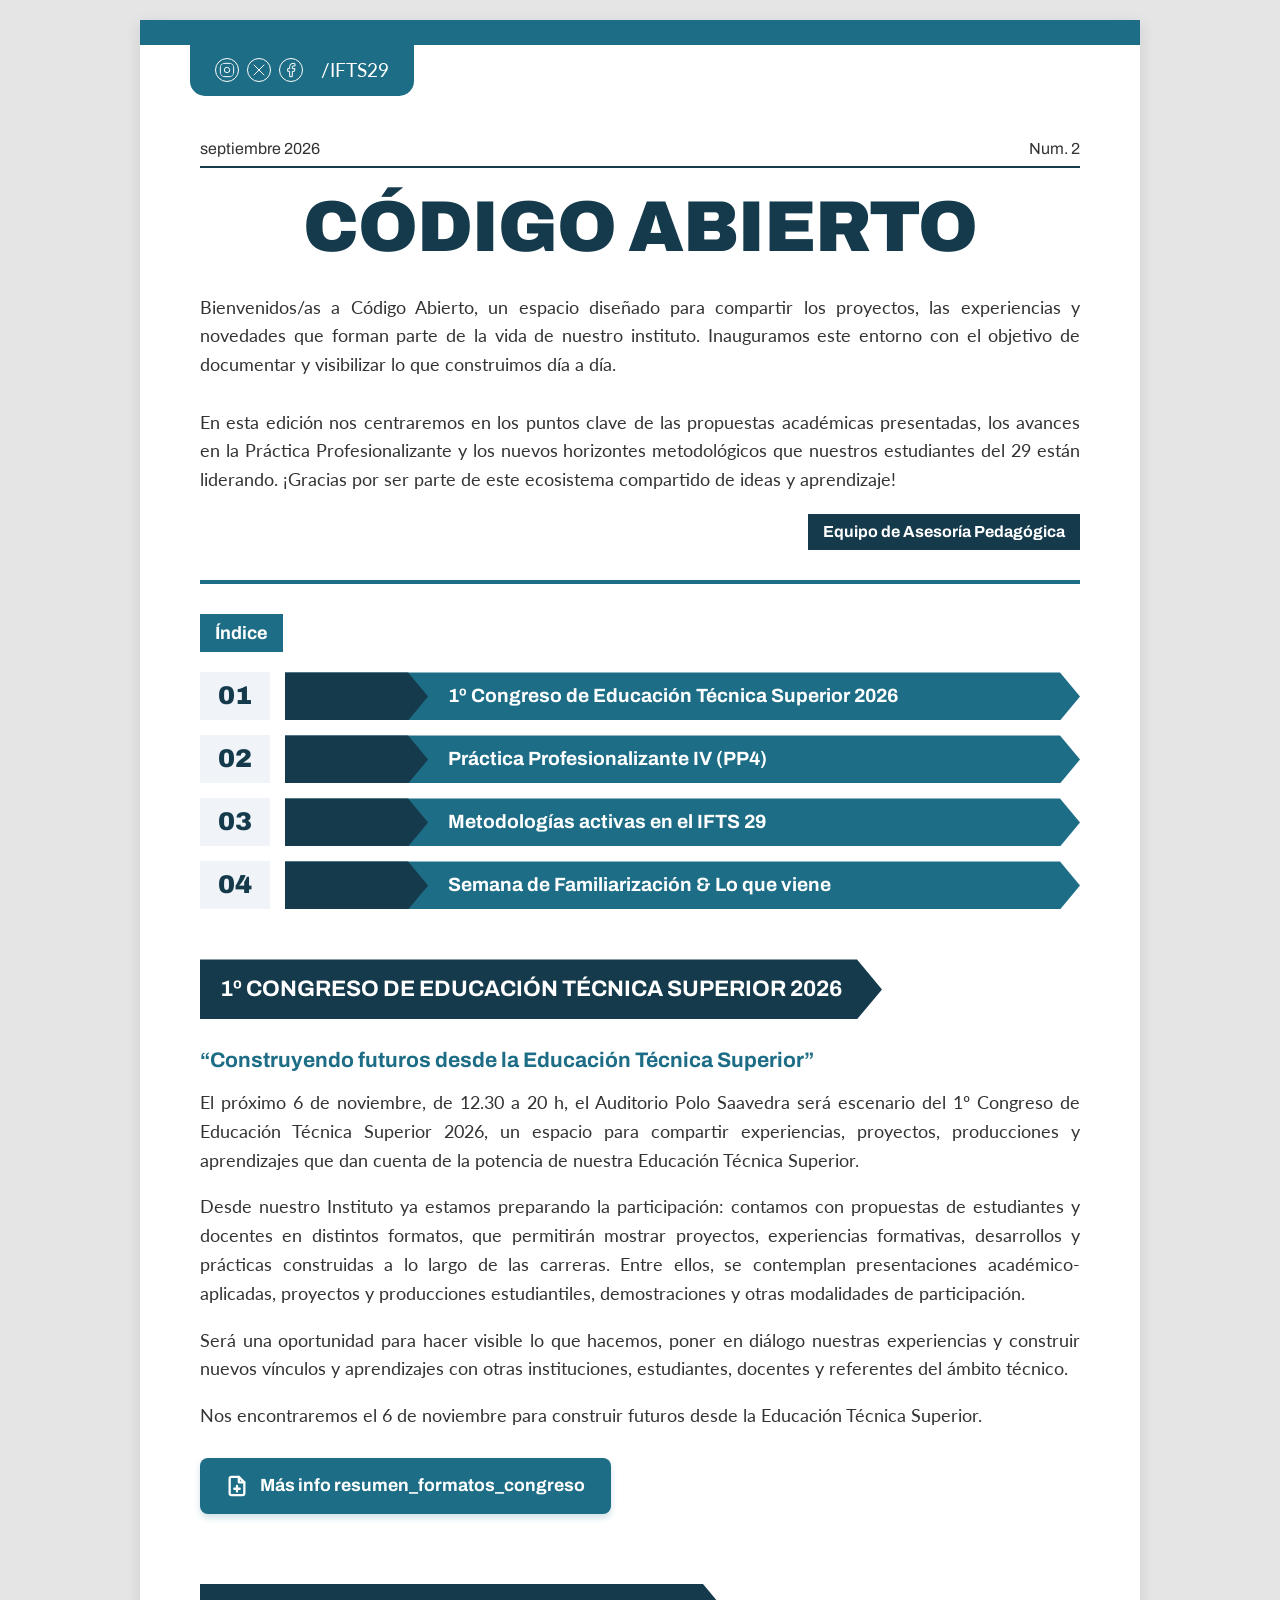
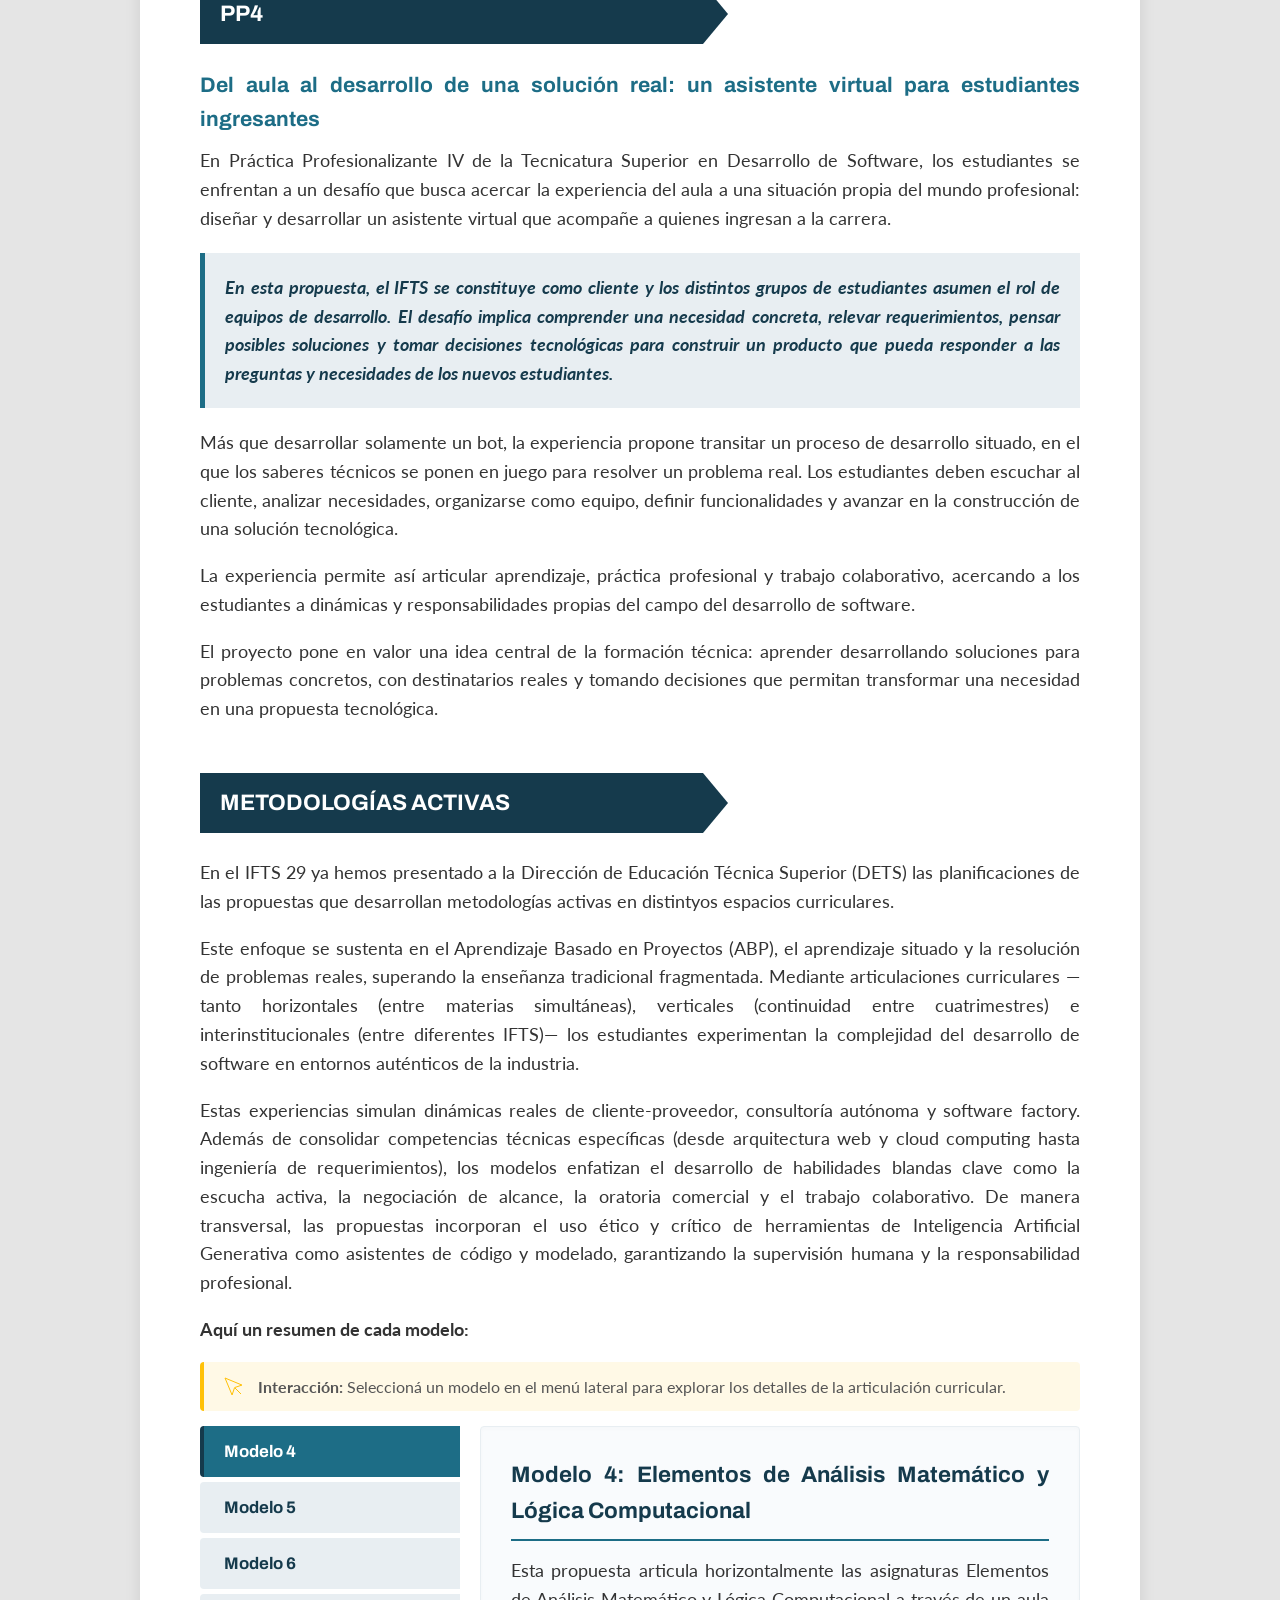
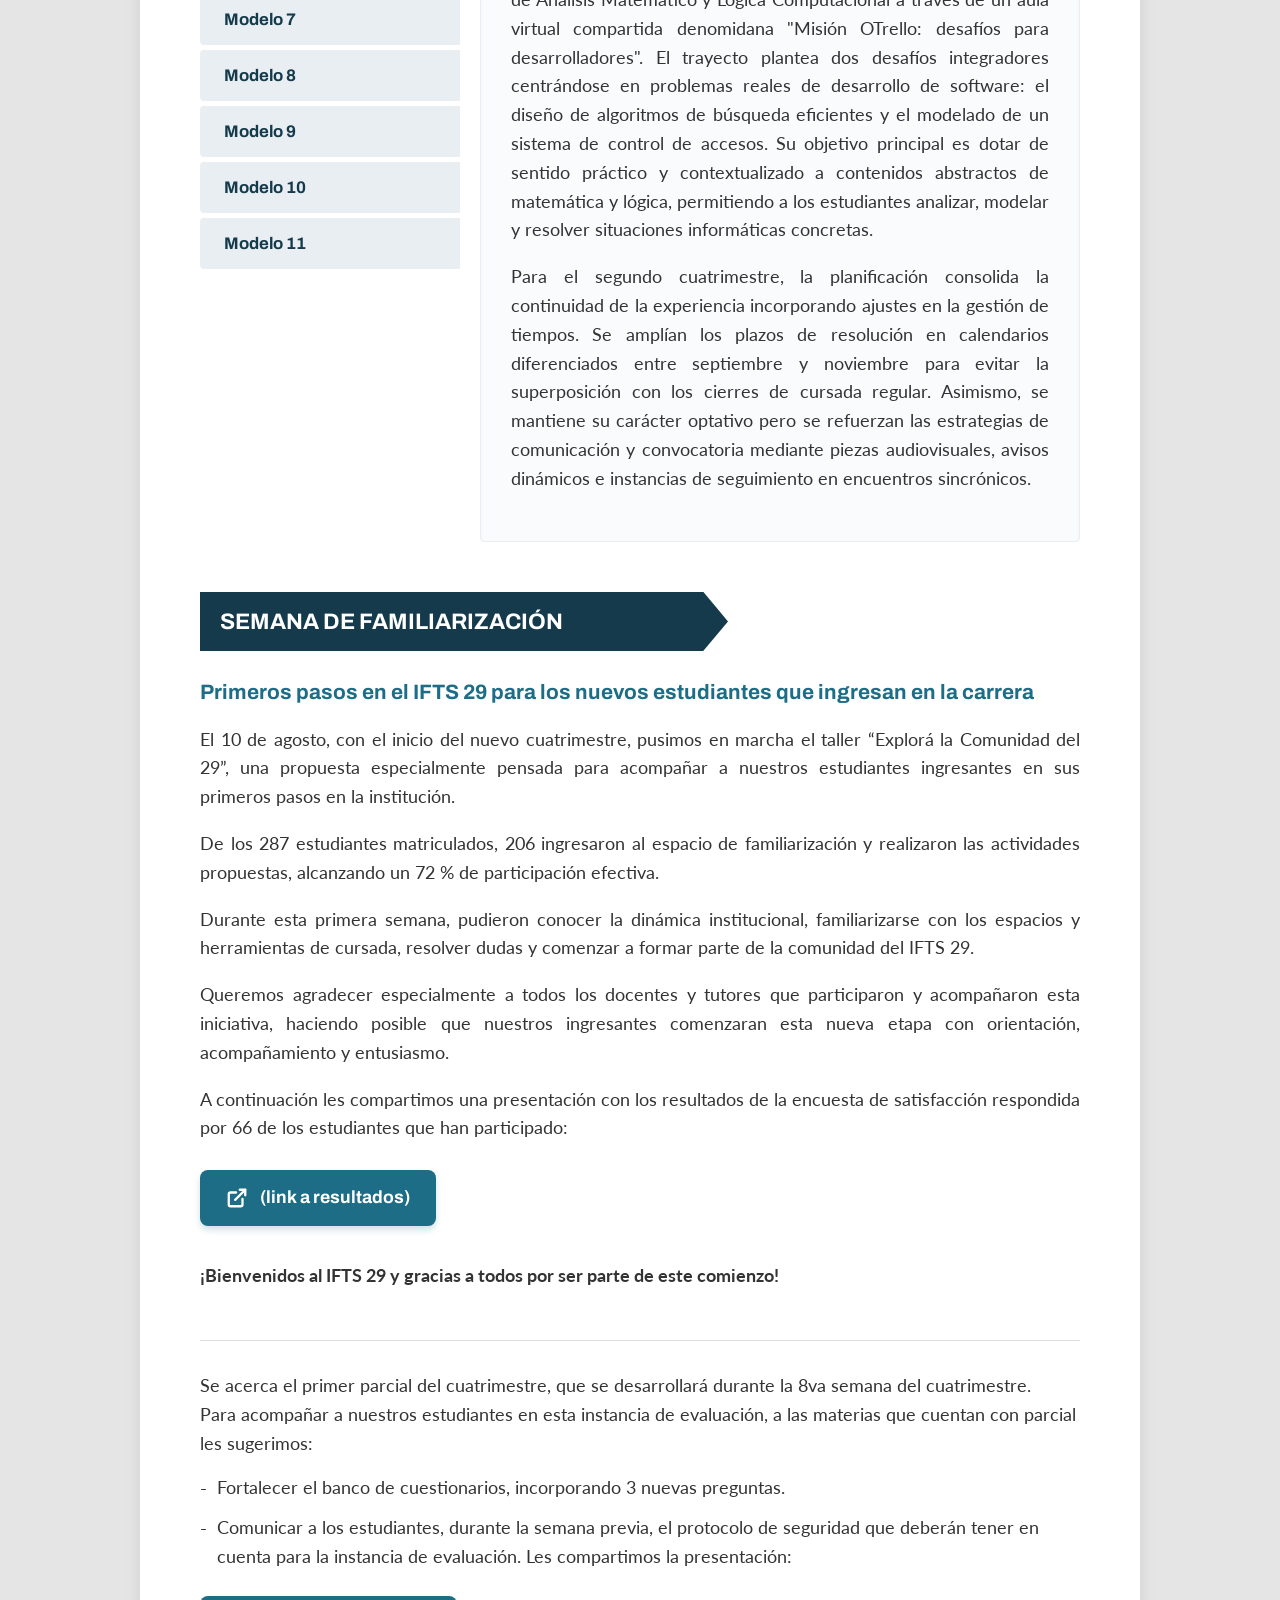
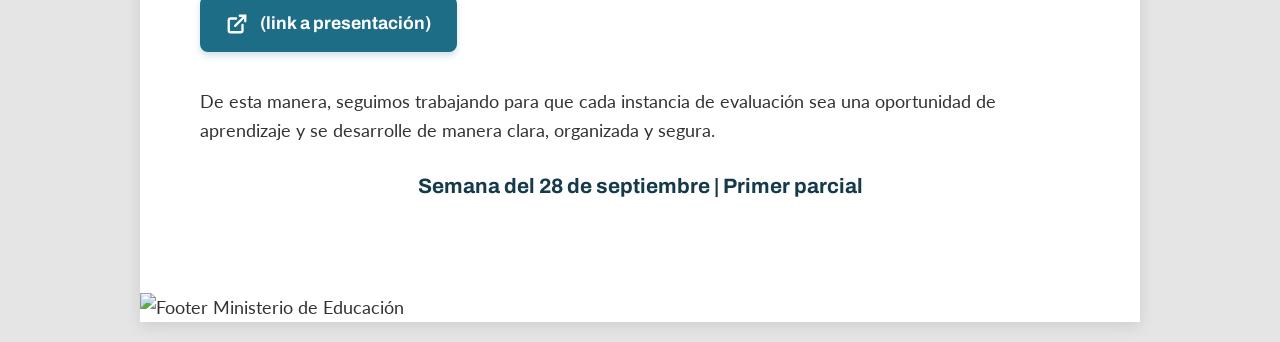
==== index.html @ 04973637 "Add files via upload" ====
<!DOCTYPE html>
<html lang="es">
<head>
    <meta charset="UTF-8">
    <meta name="viewport" content="width=device-width, initial-scale=1.0">
    <title>Código Abierto - IFTS 29</title>
    
    <link rel="preconnect" href="https://fonts.googleapis.com">
    <link rel="preconnect" href="https://fonts.gstatic.com" crossorigin>
    <link href="https://fonts.googleapis.com/css2?family=Archivo:wght@400;700;900&family=Lato:ital,wght@0,400;0,700;1,400&display=swap" rel="stylesheet">
    
    <!-- Enlace a la hoja de estilos externa -->
    <link rel="stylesheet" href="styles.css">
</head>
<body>

<div class="document-container">
    
    <!-- Encabezado Institucional -->
    <header class="custom-header">
        <div class="header-top-bar"></div>
        <div class="header-tab-container">
            <div class="header-tab">
                <svg viewBox="0 0 24 24"><rect x="2" y="2" width="20" height="20" rx="5" ry="5"></rect><path d="M16 11.37A4 4 0 1 1 12.63 8 4 4 0 0 1 16 11.37z"></path><line x1="17.5" y1="6.5" x2="17.51" y2="6.5"></line></svg>
                <svg viewBox="0 0 24 24"><line x1="4" y1="4" x2="20" y2="20"></line><line x1="20" y1="4" x2="4" y2="20"></line></svg>
                <svg viewBox="0 0 24 24"><path d="M18 2h-3a5 5 0 0 0-5 5v3H7v4h3v8h4v-8h3l1-4h-4V7a1 1 0 0 1 1-1h3z"></path></svg>
                <span>/IFTS29</span>
            </div>
        </div>
    </header>

    <main class="main-content">
        
        <!-- Portada e Índice -->
        <div class="portada">
            <div class="meta-header font-archivo">
                <span>septiembre 2026</span>
                <span>Num. 2</span>
            </div>
            
            <h1 class="main-title">CÓDIGO ABIERTO</h1>
            
            <div class="intro-text">
                <p>Bienvenidos/as a Código Abierto, un espacio diseñado para compartir los proyectos, las experiencias y novedades que forman parte de la vida de nuestro instituto. Inauguramos este entorno con el objetivo de documentar y visibilizar lo que construimos día a día.</p>
                <br>
                <p>En esta edición nos centraremos en los puntos clave de las propuestas académicas presentadas, los avances en la Práctica Profesionalizante y los nuevos horizontes metodológicos que nuestros estudiantes del 29 están liderando. ¡Gracias por ser parte de este ecosistema compartido de ideas y aprendizaje!</p>
            </div>
            
            <div class="signature-wrapper">
                <div class="signature-box">Equipo de Asesoría Pedagógica</div>
            </div>
            
            <hr class="divider">
            
            <div class="indice-badge">Índice</div>
            
            <div class="index-list">
                <div class="index-row">
                    <div class="index-num">01</div>
                    <div class="index-bar">
                        <div class="index-bar-teal"></div>
                        <div class="index-bar-navy"></div>
                        <div class="index-text">1º Congreso de Educación Técnica Superior 2026</div>
                    </div>
                </div>
                <div class="index-row">
                    <div class="index-num">02</div>
                    <div class="index-bar">
                        <div class="index-bar-teal"></div>
                        <div class="index-bar-navy"></div>
                        <div class="index-text">Práctica Profesionalizante IV (PP4)</div>
                    </div>
                </div>
                <div class="index-row">
                    <div class="index-num">03</div>
                    <div class="index-bar">
                        <div class="index-bar-teal"></div>
                        <div class="index-bar-navy"></div>
                        <div class="index-text">Metodologías activas en el IFTS 29</div>
                    </div>
                </div>
                <div class="index-row">
                    <div class="index-num">04</div>
                    <div class="index-bar">
                        <div class="index-bar-teal"></div>
                        <div class="index-bar-navy"></div>
                        <div class="index-text">Semana de Familiarización & Lo que viene</div>
                    </div>
                </div>
            </div>
        </div>

        <!-- SECCIÓN 1: Congreso -->
        <div class="section-header">
            <h2 class="section-header-text">1º Congreso de Educación Técnica Superior 2026</h2>
        </div>
        <!-- Contenedor vacío donde se cargará el texto de Congreso -->
        <div class="content-block" id="texto-congreso"></div>

        <!-- SECCIÓN 2: PP4 -->
        <div class="section-header">
            <h2 class="section-header-text">PP4</h2>
        </div>
        <!-- Contenedor vacío donde se cargará el texto de PP4 -->
        <div class="content-block" id="texto-pp4"></div>

        <!-- SECCIÓN 3: Metodologías Activas -->
        <div class="section-header">
            <h2 class="section-header-text">Metodologías activas</h2>
        </div>
        <!-- Contenedor vacío donde se cargará toda la estructura de Metodologías -->
        <div class="content-block" id="texto-metodologias"></div>

        <!-- SECCIÓN 4: Semana de Familiarización -->
        <div class="section-header">
            <h2 class="section-header-text">Semana de Familiarización</h2>
        </div>
        <!-- Contenedor vacío donde se cargará el texto de Familiarización -->
        <div class="content-block" id="texto-familiarizacion"></div>

        <!-- SECCIÓN 5: Lo que viene -->
        
        <div class="proximamente-section">
            <!-- Contenedor dinámico donde se cargará el texto completo de Lo que viene -->
            <div id="texto-loqueviene"></div>
        </div>
        
    </main>

    <!-- Pie de Página Institucional -->
    <footer>
        <img src="Footer_Ministerio-escudo.png" alt="Footer Ministerio de Educación" class="footer-img">
    </footer>

</div>

<!-- Enlace al script externo (Lógica de carga y pestañas) -->
<script src="scripts.js"></script>

</body>
</html>
---- styles.css ----
:root {
    --institucional-navy: #153A4C; 
    --institucional-teal: #1D6D86;
    --institucional-light: #E8EEF2;
    --text-dark: #333333;
    --text-light: #FFFFFF;
}

* {
    box-sizing: border-box;
    margin: 0;
    padding: 0;
}

/* Aumento del tamaño de letra base para mayor legibilidad */
body {
    background-color: #e5e5e5;
    color: var(--text-dark);
    font-family: 'Lato', sans-serif;
    font-size: 18px; 
    line-height: 1.6;
}

h1, h2, h3, h4, .font-archivo {
    font-family: 'Archivo', sans-serif;
}

.document-container {
    max-width: 1000px;
    margin: 20px auto;
    background: #ffffff;
    box-shadow: 0 4px 15px rgba(0,0,0,0.1);
    overflow: hidden;
    padding-bottom: 0;
}

/* --- Header --- */
.custom-header { width: 100%; }
.header-top-bar { background-color: var(--institucional-teal); height: 25px; width: 100%; }
.header-tab-container { display: flex; justify-content: flex-start; padding-left: 50px; }
.header-tab {
    background-color: var(--institucional-teal);
    color: white;
    display: inline-flex;
    align-items: center;
    padding: 10px 25px;
    border-radius: 0 0 15px 15px;
    font-size: 1.2rem;
    font-family: 'Lato', sans-serif;
}
.header-tab svg { fill: none; stroke: white; stroke-width: 1.5; width: 24px; height: 24px; margin-right: 8px; border: 1.5px solid white; border-radius: 50%; padding: 3px; }
.header-tab span { margin-left: 10px; }

.main-content { padding: 40px 60px; }

/* --- Portada --- */
.meta-header { display: flex; justify-content: space-between; border-bottom: 2px solid var(--institucional-navy); padding-bottom: 5px; margin-bottom: 20px; font-size: 1rem; }
.main-title { font-size: 4.5rem; font-weight: 900; color: var(--institucional-navy); text-align: center; text-transform: uppercase; line-height: 1.1; margin-bottom: 25px; letter-spacing: -1px; }
.intro-text { text-align: justify; margin-bottom: 20px; }
.signature-wrapper { display: flex; justify-content: flex-end; margin-bottom: 30px; }
.signature-box { background-color: var(--institucional-navy); color: white; padding: 5px 15px; font-family: 'Archivo', sans-serif; font-weight: 700; font-size: 1rem; }
.divider { border: 0; height: 4px; background-color: var(--institucional-teal); margin: 30px 0; }
.indice-badge { background-color: var(--institucional-teal); color: white; display: inline-block; padding: 5px 15px; font-family: 'Archivo', sans-serif; font-weight: 700; margin-bottom: 20px; }

/* --- Índice Corregido (Flecha corta oscura, texto en flecha clara) --- */
.index-list { display: flex; flex-direction: column; gap: 15px; margin-bottom: 50px; }
.index-row { display: flex; height: 48px; position: relative; }
.index-num {
    width: 70px;
    background-color: #F0F4F8;
    color: var(--institucional-navy);
    display: flex;
    align-items: center;
    justify-content: center;
    font-family: 'Archivo', sans-serif;
    font-weight: 900;
    font-size: 1.6rem;
    margin-right: 15px;
}
.index-bar { flex-grow: 1; position: relative; }
.index-bar-teal {
    position: absolute; left: 0; top: 0; height: 100%; width: 100%;
    background-color: var(--institucional-teal);
    clip-path: polygon(0 0, calc(100% - 20px) 0, 100% 50%, calc(100% - 20px) 100%, 0 100%);
    z-index: 1;
}
.index-bar-navy {
    position: absolute; left: 0; top: 0; height: 100%; width: 18%; 
    background-color: var(--institucional-navy);
    clip-path: polygon(0 0, calc(100% - 20px) 0, 100% 50%, calc(100% - 20px) 100%, 0 100%);
    z-index: 2;
}
.index-text {
    position: absolute; left: 18%; top: 0; height: 100%; z-index: 3; 
    color: white; font-family: 'Archivo', sans-serif; font-weight: 700; font-size: 1.2rem;
    display: flex; align-items: center; padding-left: 20px; 
}

/* --- Section Headers --- */
.section-header { margin: 50px 0 25px 0; display: flex; }
.section-header-text { background-color: var(--institucional-navy); color: var(--text-light); padding: 12px 40px 12px 20px; font-size: 1.4rem; text-transform: uppercase; font-weight: 700; display: inline-block; clip-path: polygon(0 0, calc(100% - 25px) 0, 100% 50%, calc(100% - 25px) 100%, 0 100%); min-width: 60%; }
.content-block { margin-bottom: 30px; text-align: justify; }
.content-block p { margin-bottom: 18px; }

.highlight-box { 
    background-color: var(--institucional-light); 
    border-left: 5px solid var(--institucional-teal); 
    padding: 20px; 
    margin: 20px 0; 
    font-style: italic; 
    color: var(--institucional-navy);
    font-weight: 700;
}

/* --- Botones de Interacción --- */
.action-button {
    display: inline-flex;
    align-items: center;
    background-color: var(--institucional-teal);
    color: #ffffff;
    padding: 12px 24px;
    border-radius: 8px;
    text-decoration: none;
    font-family: 'Archivo', sans-serif;
    font-weight: 700;
    font-size: 1.1rem;
    box-shadow: 0 4px 6px rgba(29, 109, 134, 0.2);
    transition: all 0.3s ease;
    margin: 10px 0 20px 0;
    border: 2px solid transparent;
}
.action-button:hover {
    background-color: var(--institucional-navy);
    transform: translateY(-2px);
    box-shadow: 0 6px 12px rgba(21, 58, 76, 0.3);
    color: white;
}
.action-button svg {
    width: 22px;
    height: 22px;
    margin-right: 12px;
    fill: none;
    stroke: currentColor;
    stroke-width: 2.5;
    stroke-linecap: round;
    stroke-linejoin: round;
}

/* --- Pestañas Laterales (Tabs) para Metodologías Activas --- */
.tabs-container {
    display: flex;
    flex-direction: row;
    gap: 20px;
    margin-top: 15px;
    background: #fff;
}
.tabs-menu {
    display: flex;
    flex-direction: column;
    min-width: 260px;
    gap: 5px;
}
.tab-btn {
    background-color: var(--institucional-light);
    color: var(--institucional-navy);
    border: none;
    padding: 16px 20px;
    text-align: left;
    font-family: 'Archivo', sans-serif;
    font-weight: 700;
    font-size: 1.05rem;
    cursor: pointer;
    transition: all 0.3s ease;
    border-left: 4px solid transparent;
    border-radius: 4px 0 0 4px;
}
.tab-btn:hover { background-color: #d1dce5; }
.tab-btn.active {
    background-color: var(--institucional-teal);
    color: white;
    border-left: 4px solid var(--institucional-navy);
}
.tab-content-area {
    flex-grow: 1;
    background-color: #f9fbfd;
    border: 1px solid var(--institucional-light);
    padding: 30px;
    border-radius: 4px;
    box-shadow: inset 0 2px 4px rgba(0,0,0,0.02);
}
.tab-pane {
    display: none;
    animation: fadeIn 0.4s ease;
}
.tab-pane.active { display: block; }
.tab-pane h3 {
    color: var(--institucional-navy);
    margin-bottom: 15px;
    border-bottom: 2px solid var(--institucional-teal);
    padding-bottom: 10px;
    display: inline-block;
    font-size: 1.4rem;
}

/* UX Hint */
.ux-hint {
    display: flex;
    align-items: center;
    font-size: 1rem;
    color: #555;
    margin-bottom: 15px;
    background-color: #fff9e6;
    padding: 12px 18px;
    border-left: 4px solid #ffc107;
    border-radius: 4px;
}
.ux-hint svg {
    width: 24px;
    height: 24px;
    margin-right: 12px;
    stroke: #ffc107;
    fill: none;
}

@keyframes fadeIn {
    from { opacity: 0; transform: translateY(5px); }
    to { opacity: 1; transform: translateY(0); }
}

@media (max-width: 768px) {
    .tabs-container { flex-direction: column; }
    .tabs-menu { min-width: 100%; flex-direction: row; flex-wrap: wrap; }
    .tab-btn { flex: 1 1 45%; text-align: center; border-radius: 4px; border-left: none; border-bottom: 4px solid transparent; }
    .tab-btn.active { border-left: none; border-bottom: 4px solid var(--institucional-navy); }
}

/* --- Lo que viene --- */
.proximamente-section { margin-top: 50px; padding-top: 30px; border-top: 1px solid #ddd; }
.proximamente-title { background-color: var(--institucional-navy); color: white; display: inline-block; padding: 8px 18px; font-family: 'Archivo', sans-serif; font-weight: 900; font-size: 1.3rem; text-transform: uppercase; margin-bottom: 25px; }

.prox-item {
    display: flex;
    align-items: flex-start;
    background-color: #f9fbfd;
    padding: 25px;
    border-radius: 8px;
    border-left: 5px solid var(--institucional-teal);
    margin-bottom: 20px;
}
.prox-icon {
    margin-right: 20px;
    color: var(--institucional-teal);
    flex-shrink: 0;
    background-color: white;
    padding: 15px;
    border-radius: 50%;
    box-shadow: 0 4px 6px rgba(0,0,0,0.05);
}
.prox-icon svg { width: 40px; height: 40px; stroke: currentColor; fill: none; stroke-width: 2; }
.prox-text { flex-grow: 1; }
.prox-text h3 {
    margin-bottom: 10px;
    font-family: 'Archivo', sans-serif;
    color: var(--institucional-navy);
    font-size: 1.3rem;
}

ul.custom-list { list-style: none; margin: 15px 0; }
ul.custom-list li { margin-bottom: 10px; display: flex; align-items: flex-start; }
ul.custom-list li::before { content: "-"; margin-right: 10px; font-size: 1.2rem; }

.date-badge {
    display: inline-flex;
    align-items: center;
    background-color: var(--institucional-navy);
    color: white;
    padding: 10px 18px;
    border-radius: 6px;
    font-family: 'Archivo', sans-serif;
    font-weight: 700;
    margin-top: 15px;
    font-size: 1.1rem;
}
.date-badge svg { margin-right: 10px; width: 22px; height: 22px; stroke: currentColor; fill: none; }

/* ========================================= */
/* --- KPI Dashboard (Estilo Power BI) --- */
/* ========================================= */
.kpi-dashboard {
    display: grid;
    grid-template-columns: repeat(auto-fit, minmax(200px, 1fr));
    gap: 20px;
    margin: 30px 0;
}

.kpi-card {
    background: #ffffff;
    border-radius: 8px;
    padding: 25px 20px;
    box-shadow: 0 4px 10px rgba(0,0,0,0.05);
    border-top: 4px solid var(--institucional-teal);
    display: flex;
    flex-direction: column;
    align-items: center;
    text-align: center;
    transition: transform 0.2s ease;
}

.kpi-card:hover {
    transform: translateY(-3px);
    box-shadow: 0 6px 15px rgba(0,0,0,0.08);
}

.kpi-icon {
    color: #ffffff;
    background: var(--institucional-navy);
    width: 50px;
    height: 50px;
    border-radius: 50%;
    display: flex;
    align-items: center;
    justify-content: center;
    margin-bottom: 15px;
}

.kpi-icon svg { 
    width: 24px; 
    height: 24px; 
    stroke: currentColor; 
    fill: none; 
    stroke-width: 2; 
}

.kpi-value {
    font-family: 'Archivo', sans-serif;
    font-size: 3rem;
    font-weight: 900;
    color: var(--institucional-navy);
    line-height: 1;
    margin-bottom: 8px;
}

.kpi-label {
    font-size: 0.95rem;
    color: #555555;
    font-weight: 700;
    text-transform: uppercase;
    letter-spacing: 0.5px;
}

/* Gráfico de dona puro CSS para el 72% */
.kpi-chart {
    position: relative;
    width: 90px;
    height: 90px;
    border-radius: 50%;
    /* El 72% marca dónde termina el color principal */
    background: conic-gradient(var(--institucional-teal) 0% 72%, var(--institucional-light) 72% 100%);
    display: flex;
    align-items: center;
    justify-content: center;
    margin-bottom: 15px;
}

.kpi-chart::after {
    content: "";
    position: absolute;
    width: 70px;
    height: 70px;
    background: #ffffff;
    border-radius: 50%;
}

.kpi-chart-value {
    position: relative;
    z-index: 1;
    font-family: 'Archivo', sans-serif;
    font-size: 1.6rem;
    font-weight: 900;
    color: var(--institucional-navy);
}

/* --- Footer --- */
footer { margin-top: 50px; display: flex; width: 100%; }
.footer-img { width: 100%; display: block; object-fit: contain; }
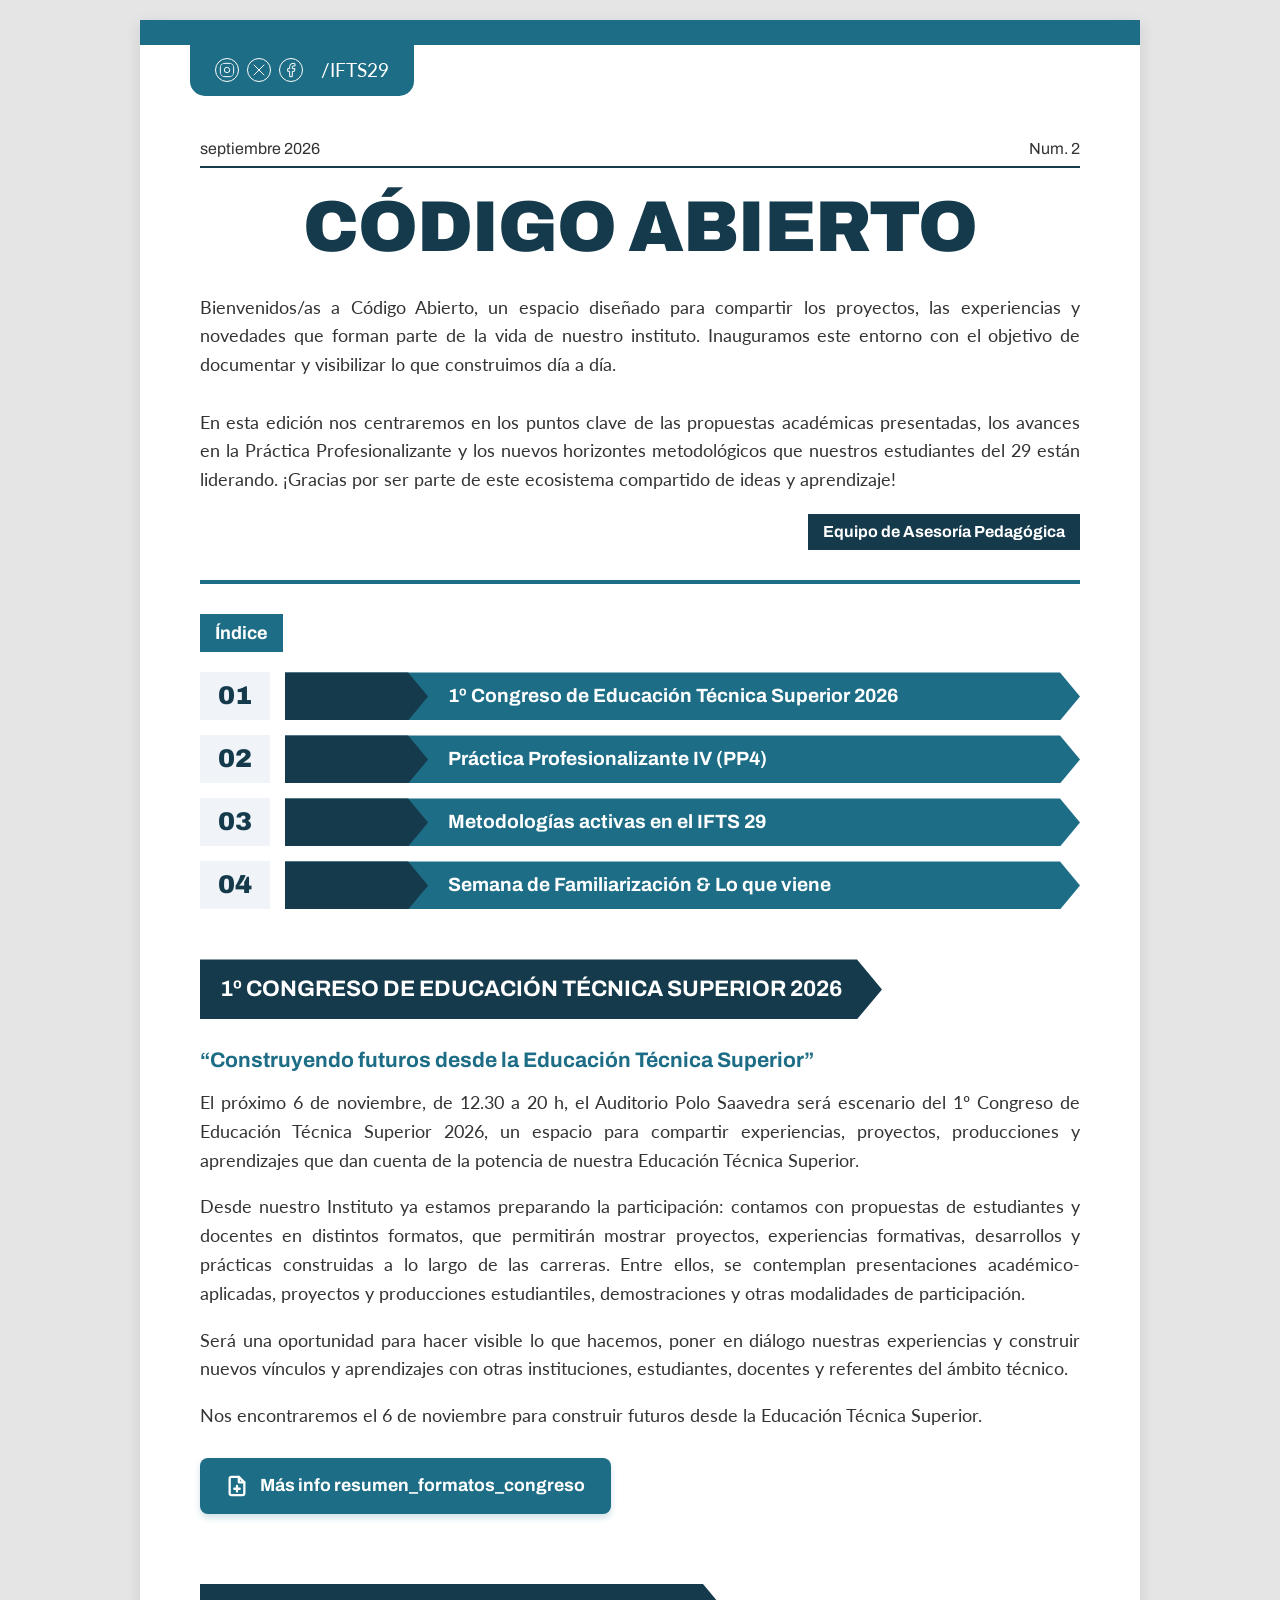
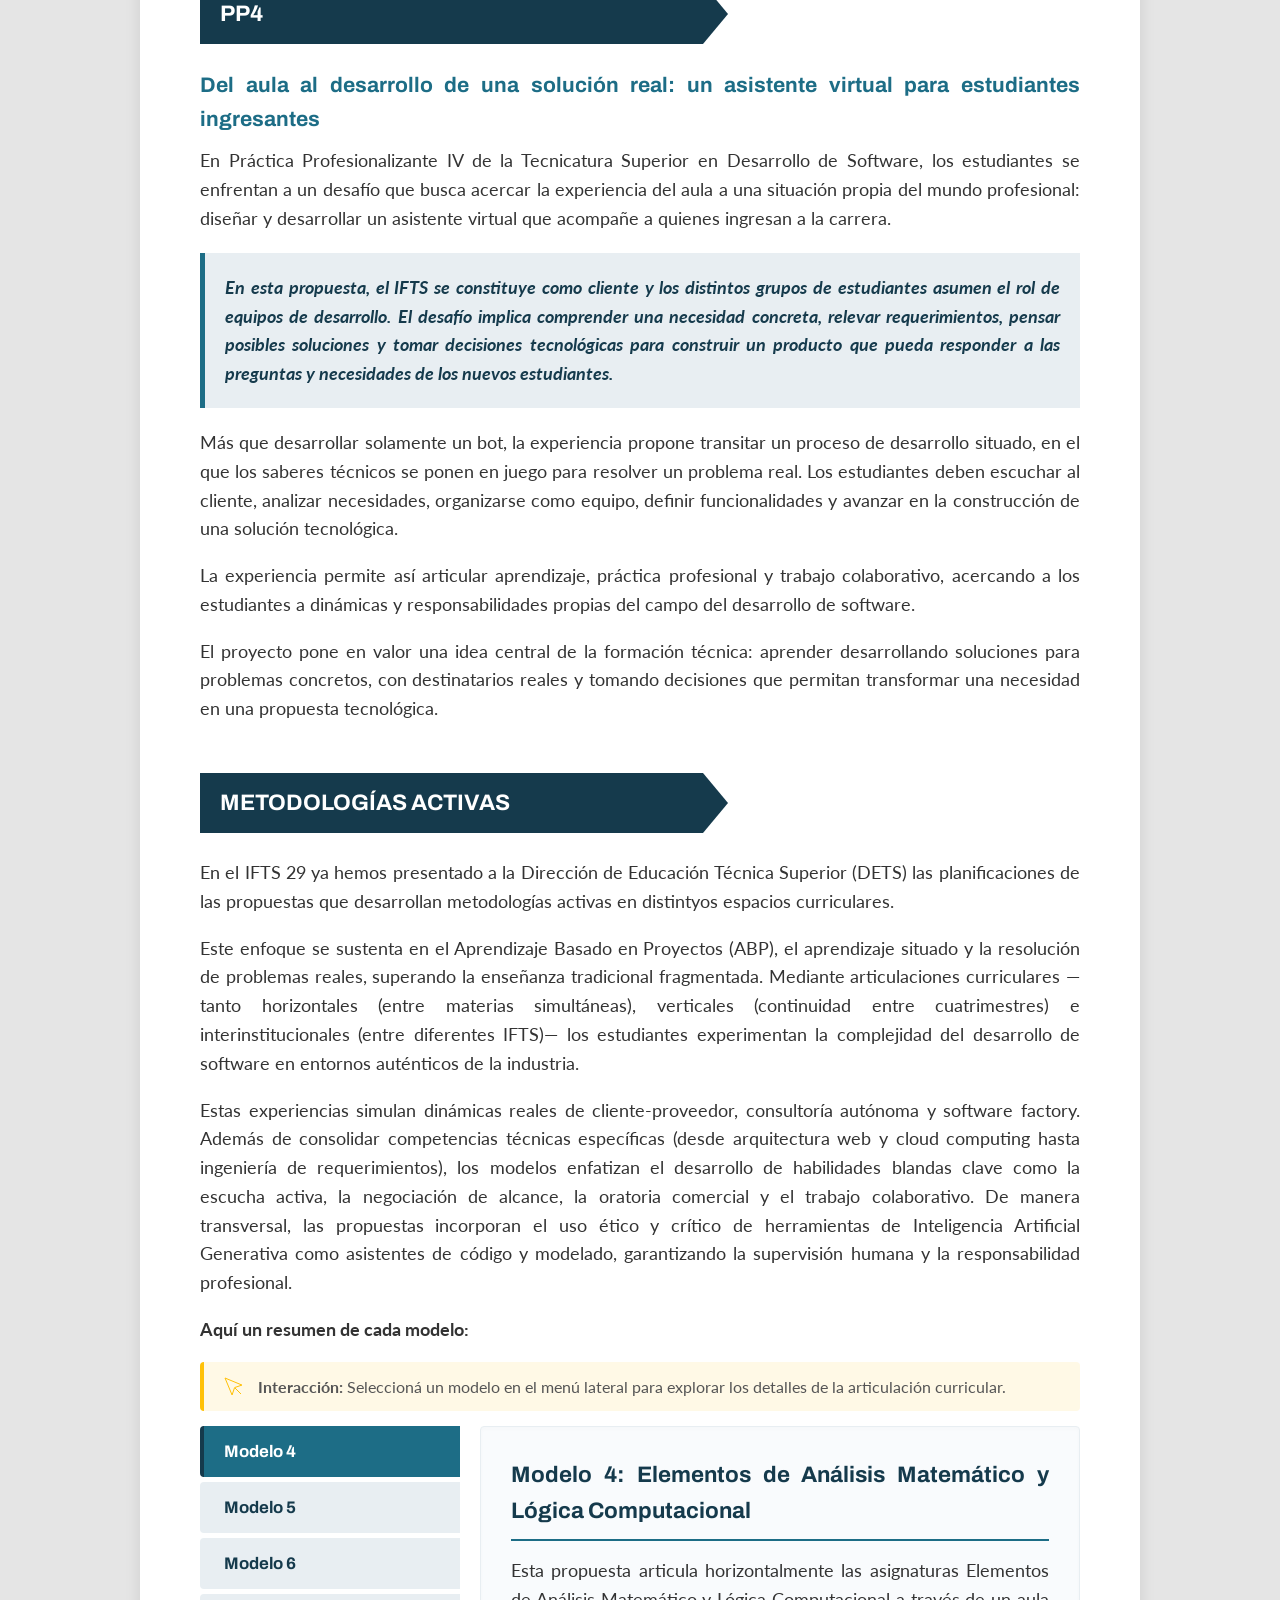
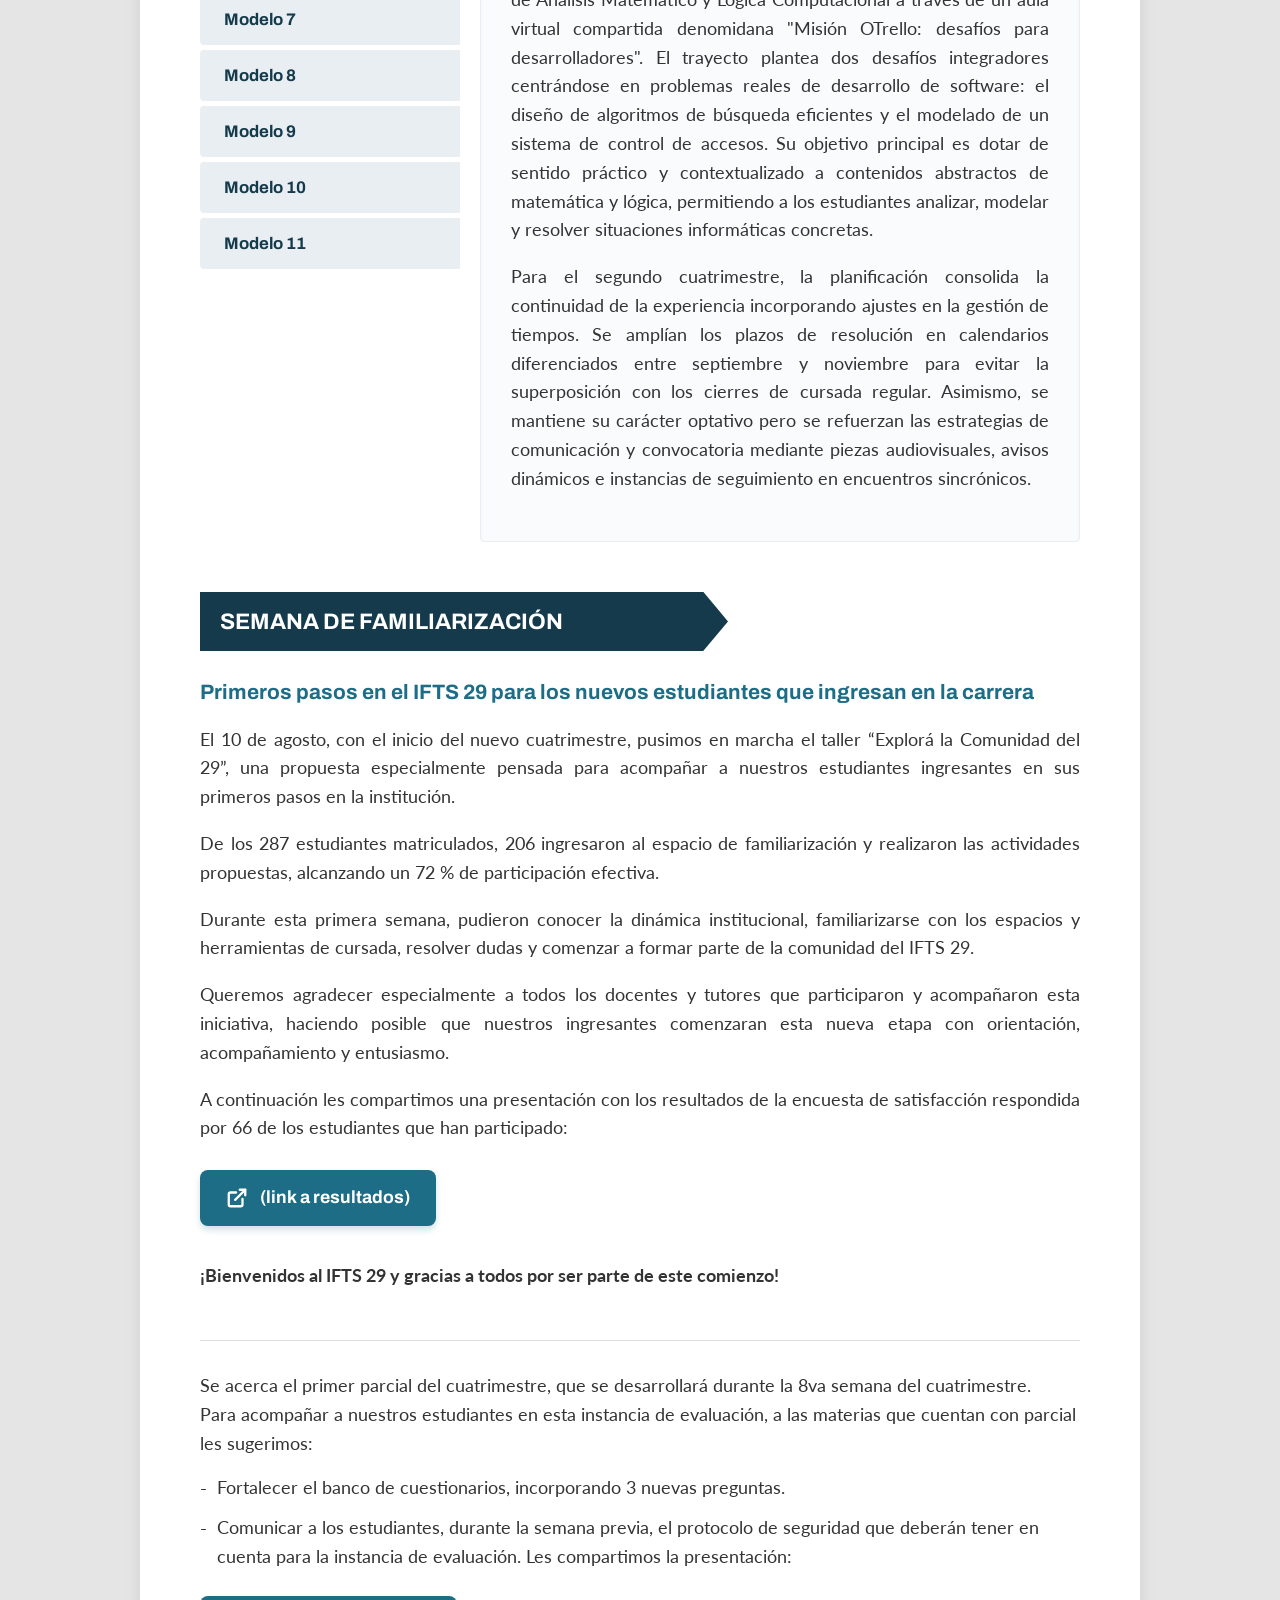
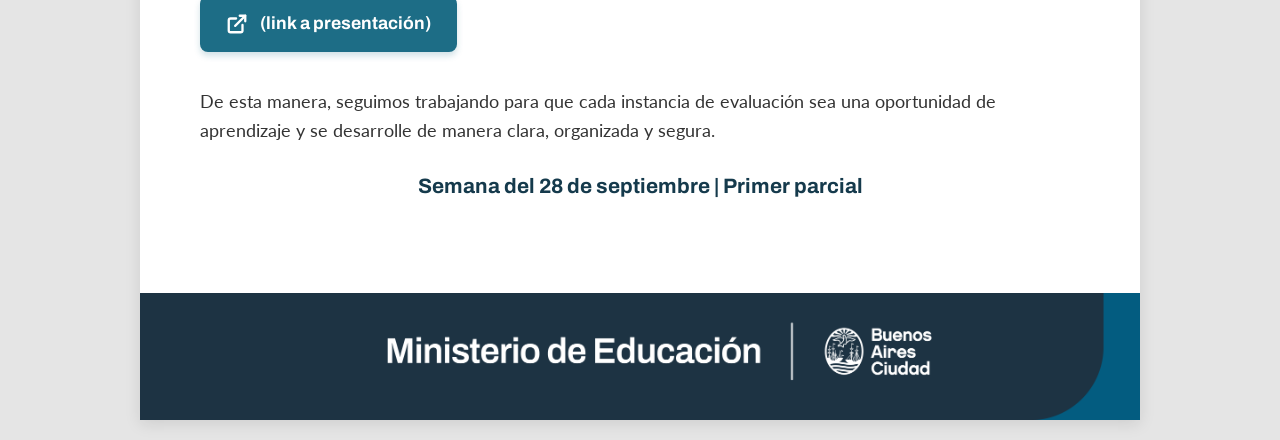
==== commit f9f069c9: "Update index.html" ====
--- a/index.html
+++ b/index.html
@@ -129,7 +129,7 @@
 
     <!-- Pie de Página Institucional -->
     <footer>
-        <img src="Footer_Ministerio-escudo.png" alt="Footer Ministerio de Educación" class="footer-img">
+        <img src="footer_ministerio-escudo.png" alt="Footer Ministerio de Educación" class="footer-img">
     </footer>
 
 </div>
@@ -138,4 +138,4 @@
 <script src="scripts.js"></script>
 
 </body>
-</html>+</html>
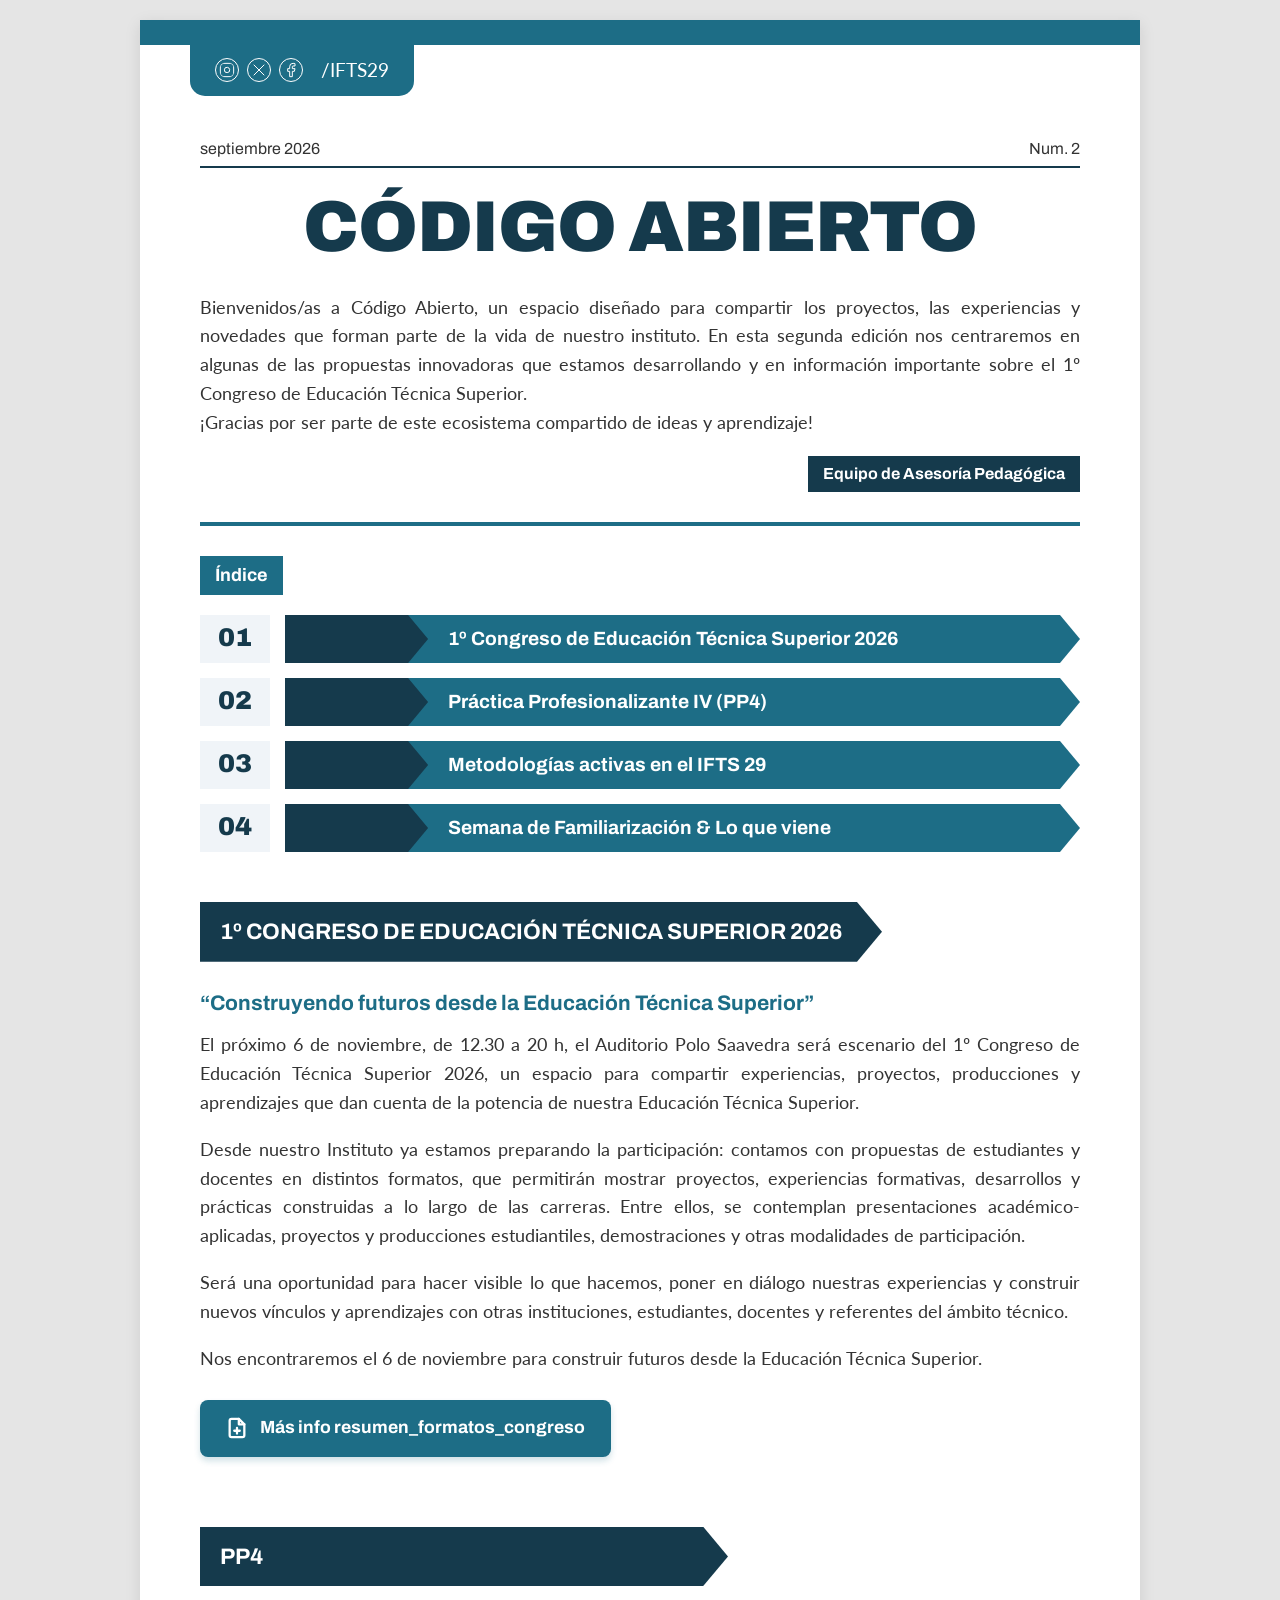
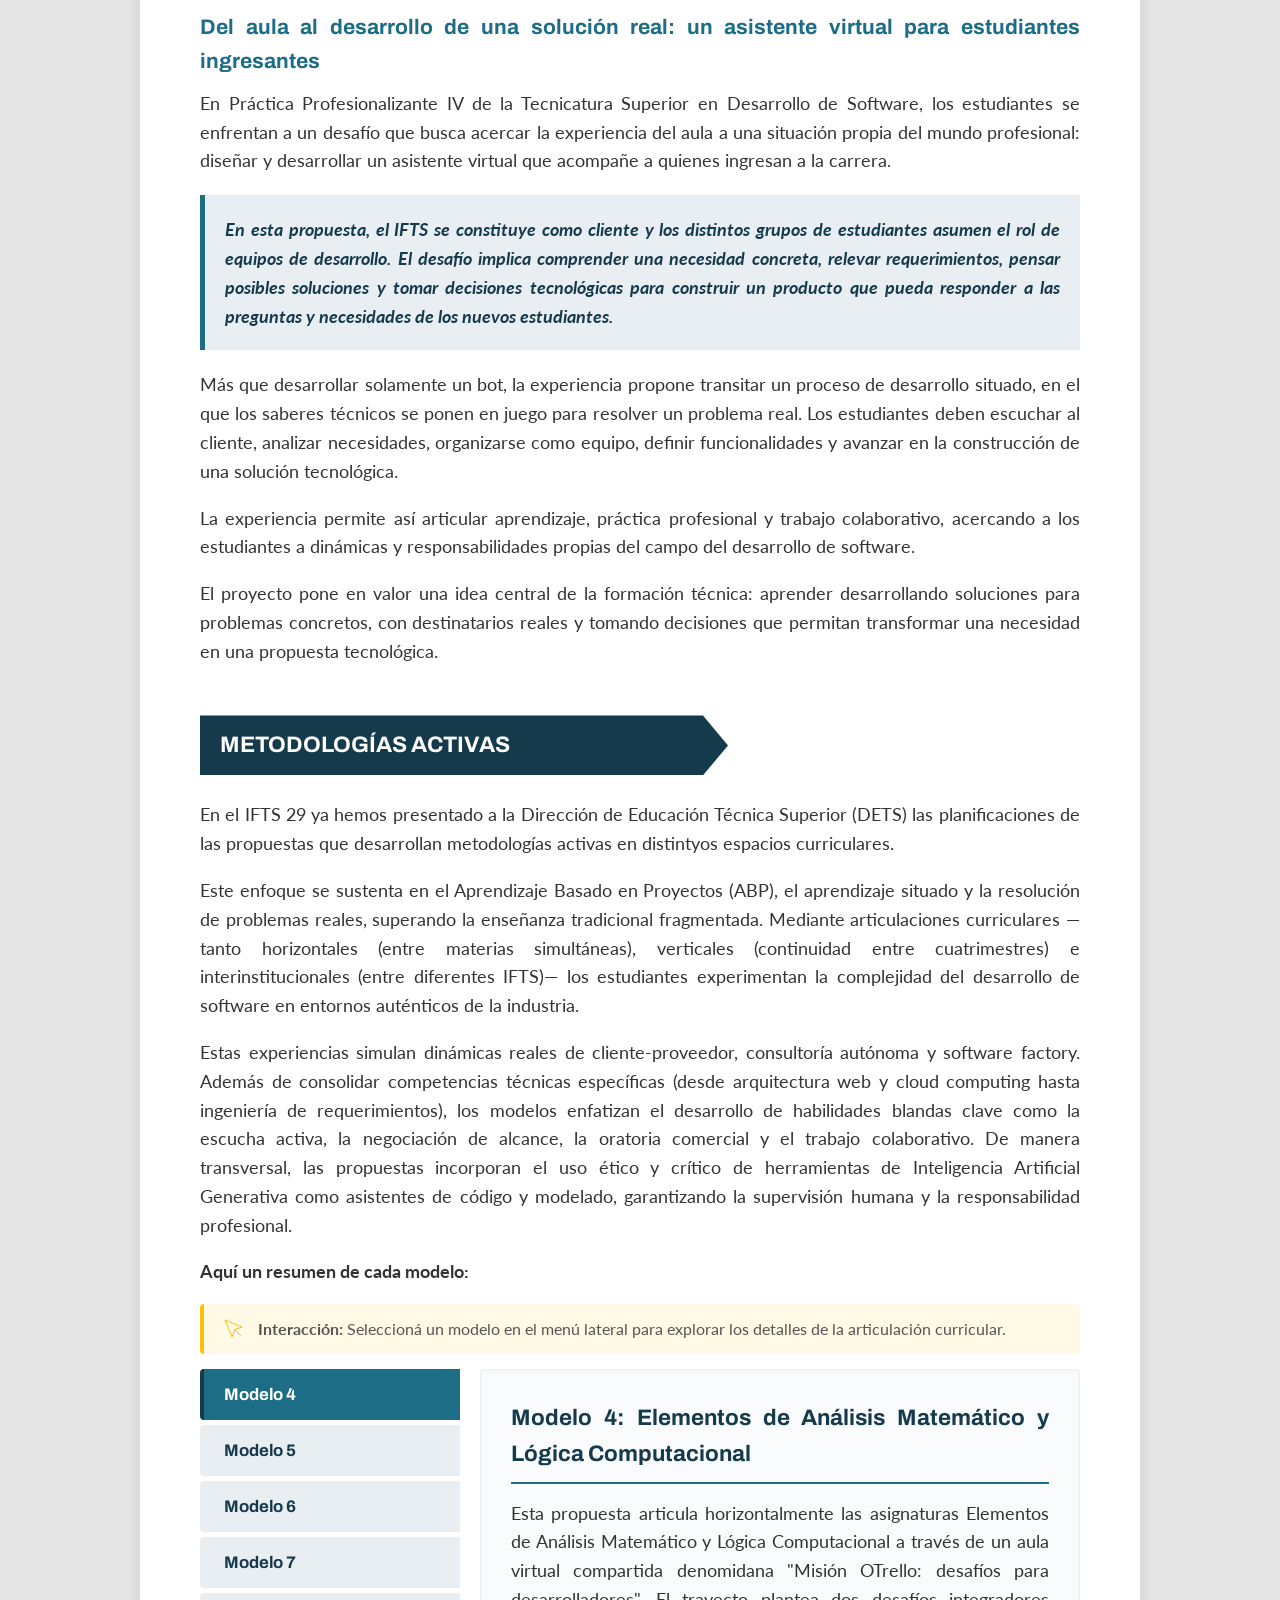
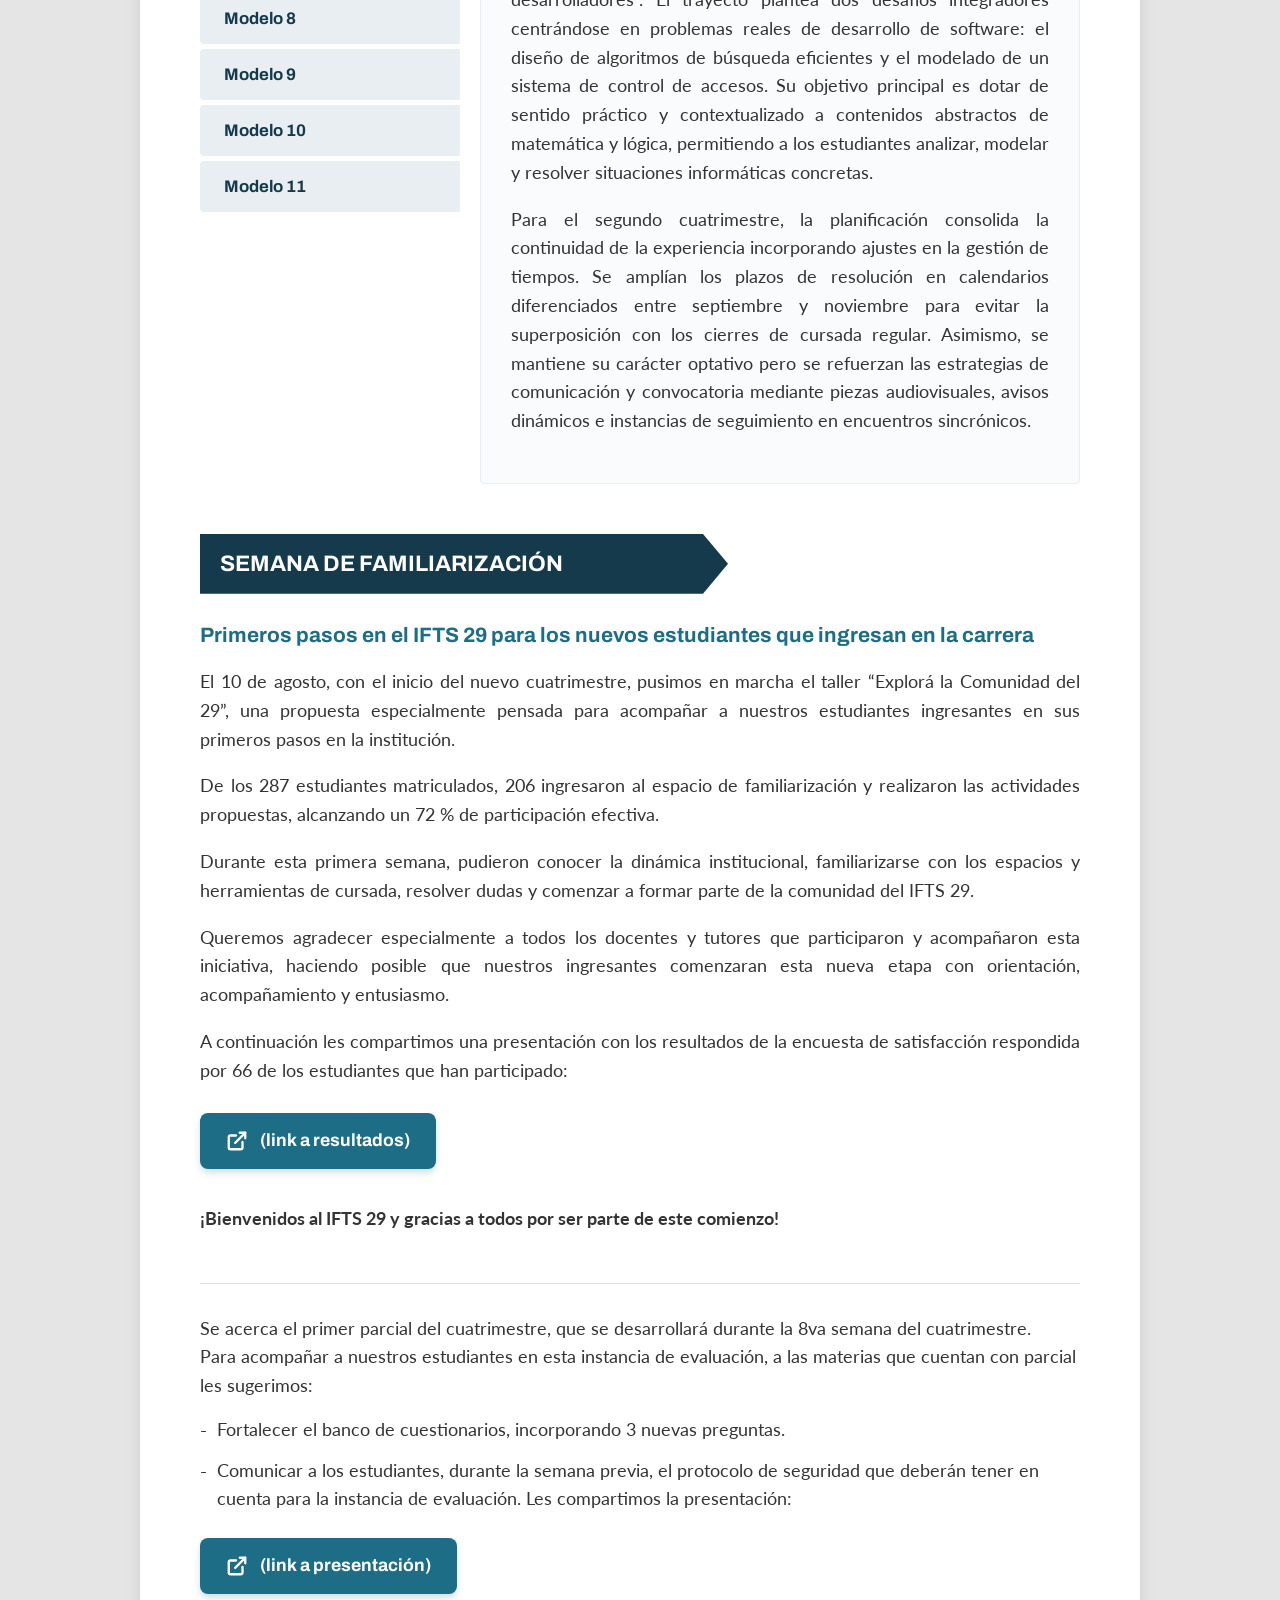
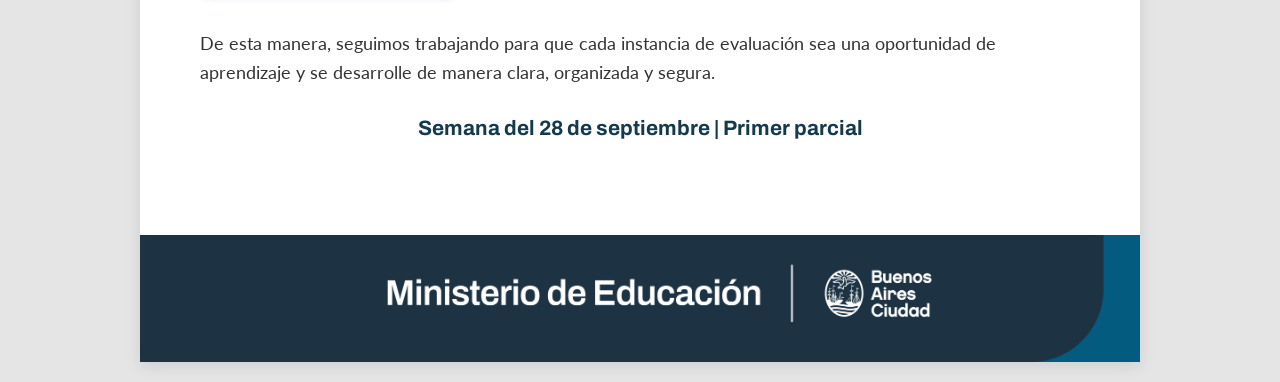
==== commit 403f426c: "V2index.html" ====
--- a/index.html
+++ b/index.html
@@ -41,9 +41,12 @@
             <h1 class="main-title">CÓDIGO ABIERTO</h1>
             
             <div class="intro-text">
-                <p>Bienvenidos/as a Código Abierto, un espacio diseñado para compartir los proyectos, las experiencias y novedades que forman parte de la vida de nuestro instituto. Inauguramos este entorno con el objetivo de documentar y visibilizar lo que construimos día a día.</p>
+            <p>Bienvenidos/as a Código Abierto, un espacio diseñado para compartir los proyectos, las experiencias y novedades que forman parte de la vida de nuestro instituto. 
+En esta segunda edición nos centraremos en algunas de las propuestas innovadoras que estamos desarrollando y en información importante sobre el 1º Congreso de Educación Técnica Superior. 
                 <br>
-                <p>En esta edición nos centraremos en los puntos clave de las propuestas académicas presentadas, los avances en la Práctica Profesionalizante y los nuevos horizontes metodológicos que nuestros estudiantes del 29 están liderando. ¡Gracias por ser parte de este ecosistema compartido de ideas y aprendizaje!</p>
+                ¡Gracias por ser parte de este ecosistema compartido de ideas y aprendizaje!
+</p>
+                
             </div>
             
             <div class="signature-wrapper">
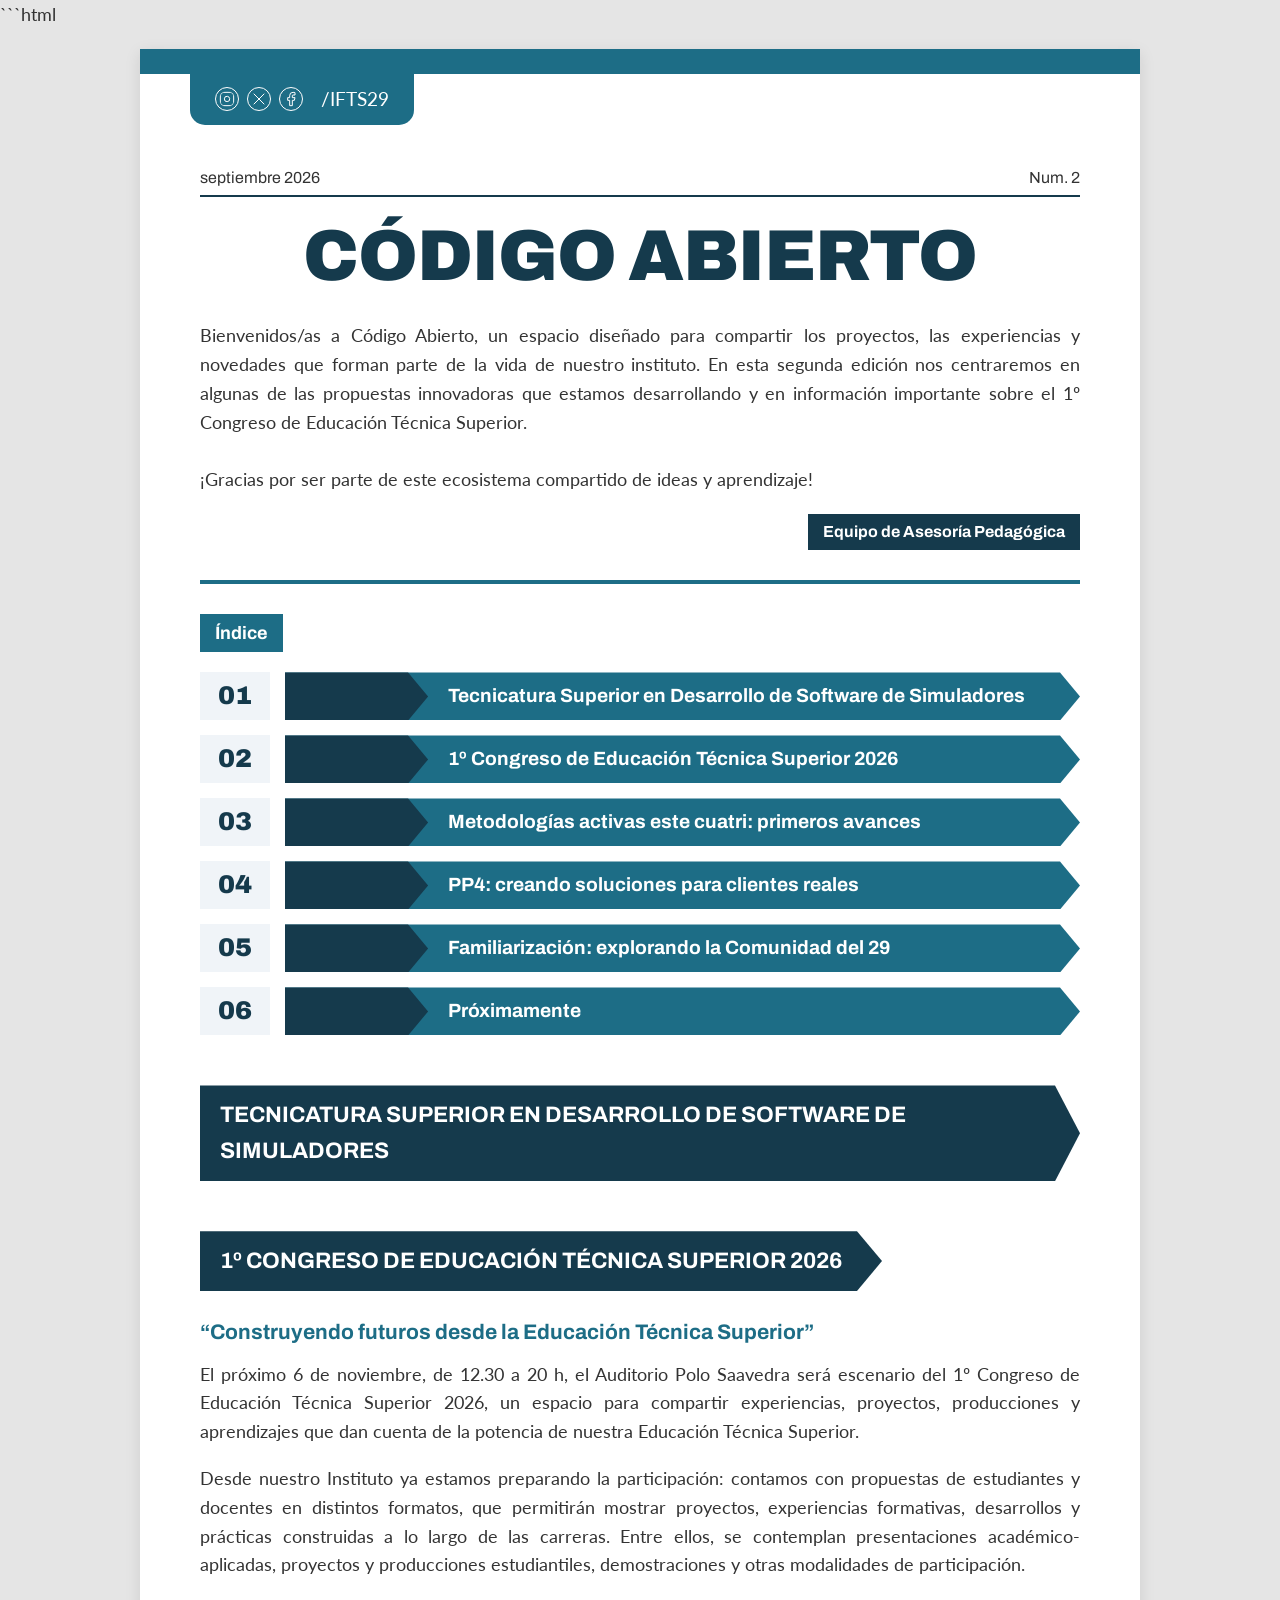
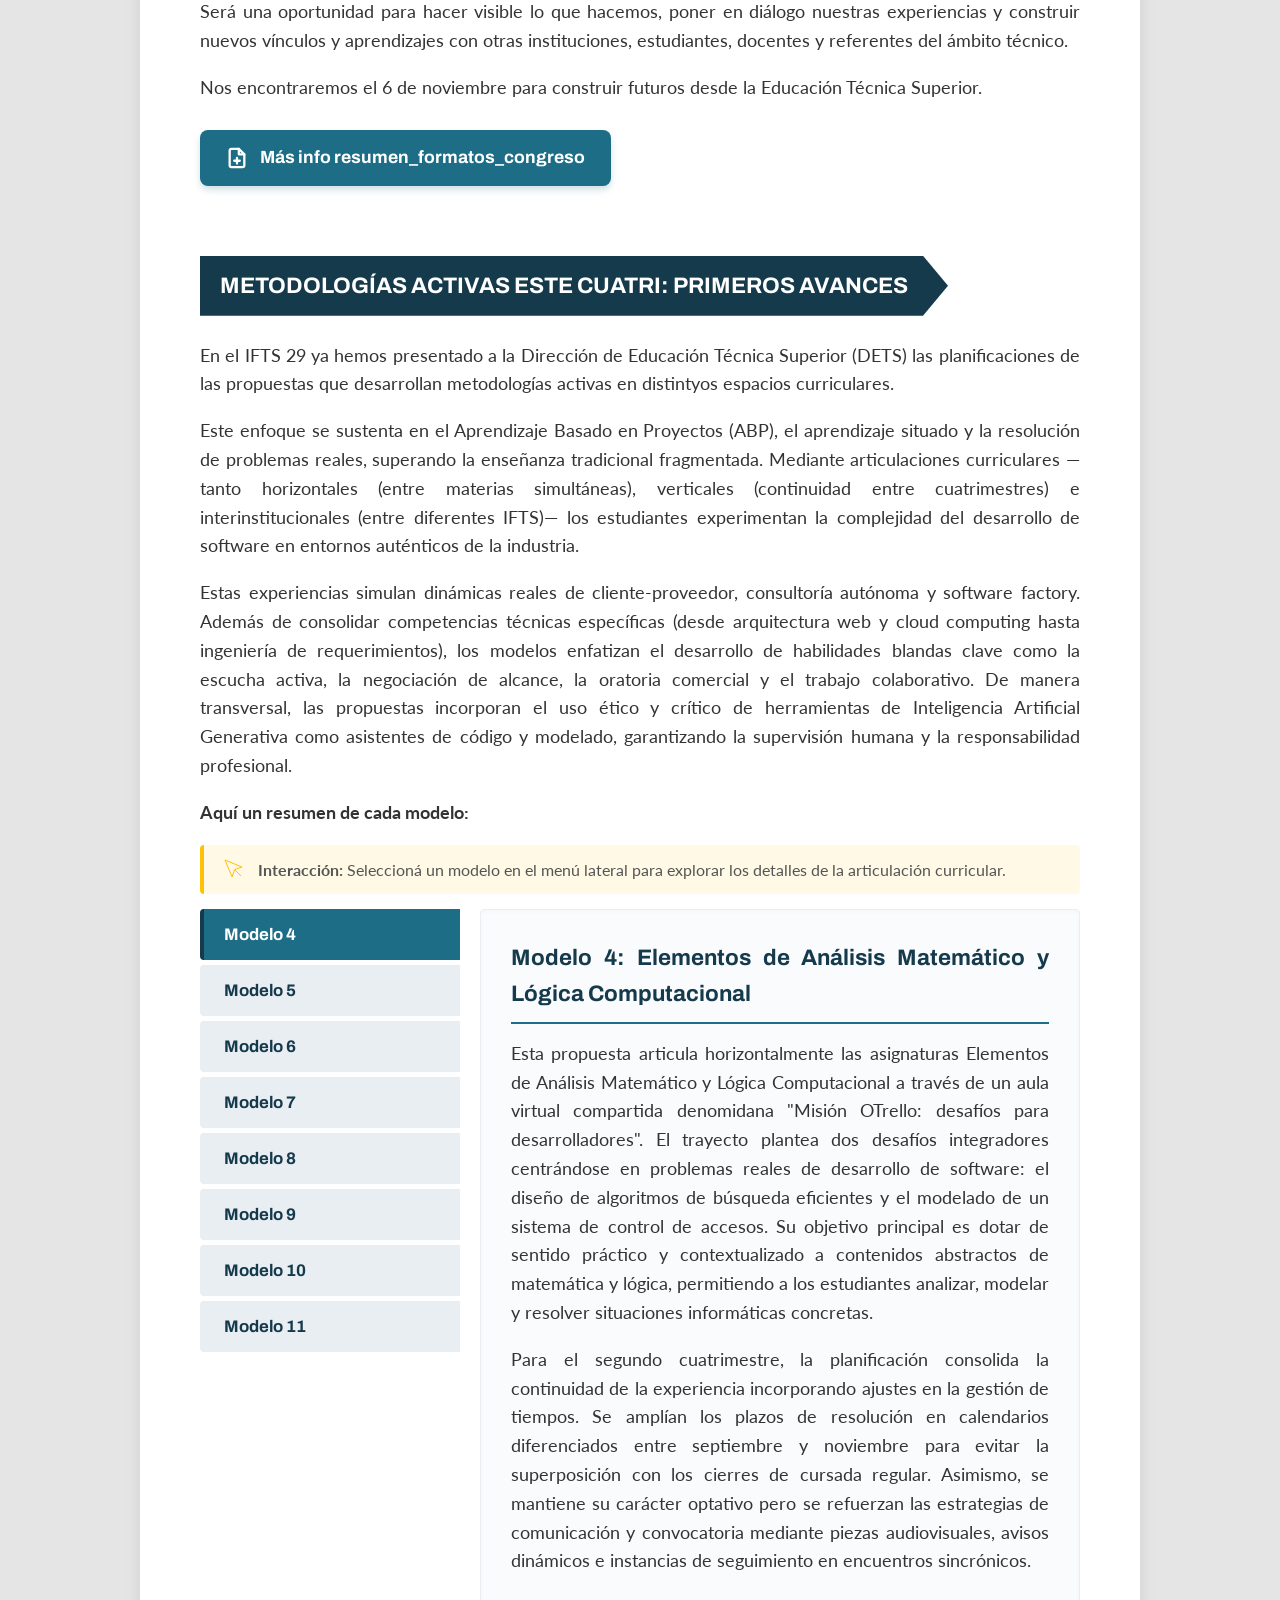
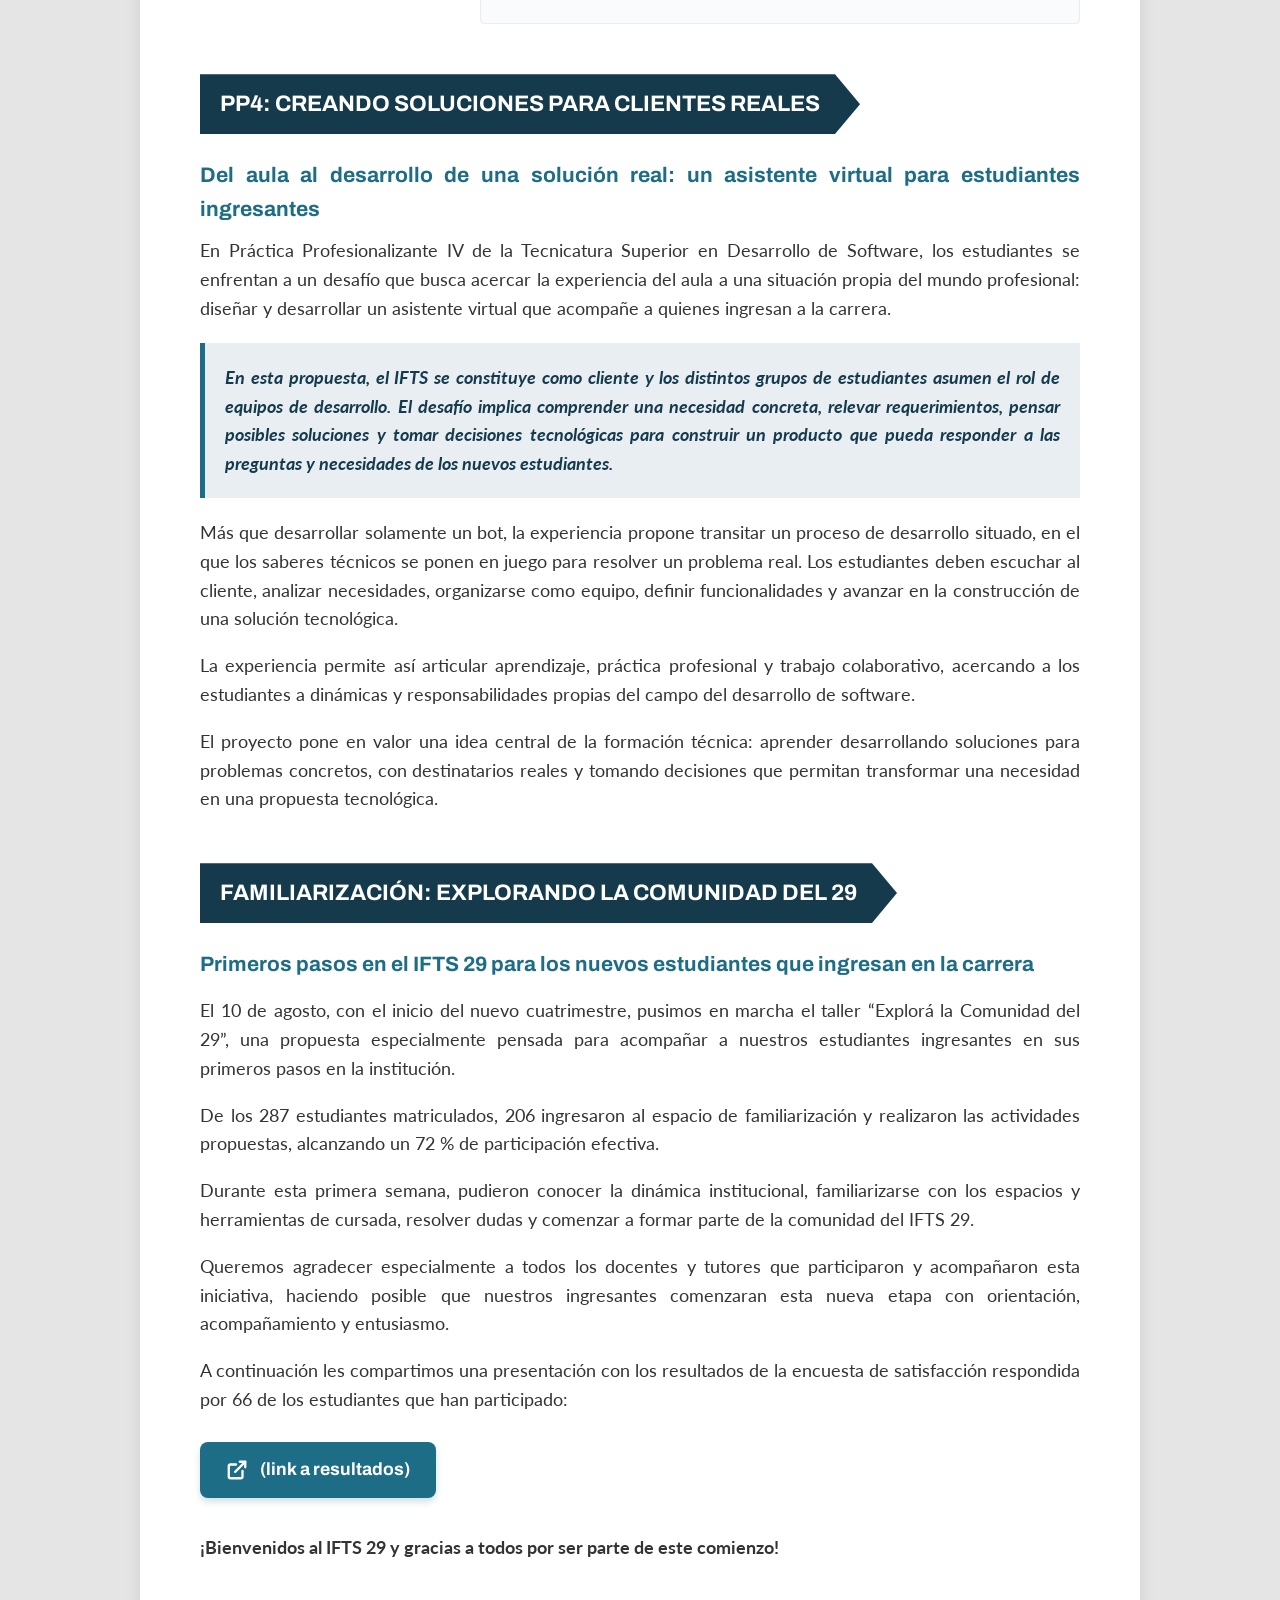
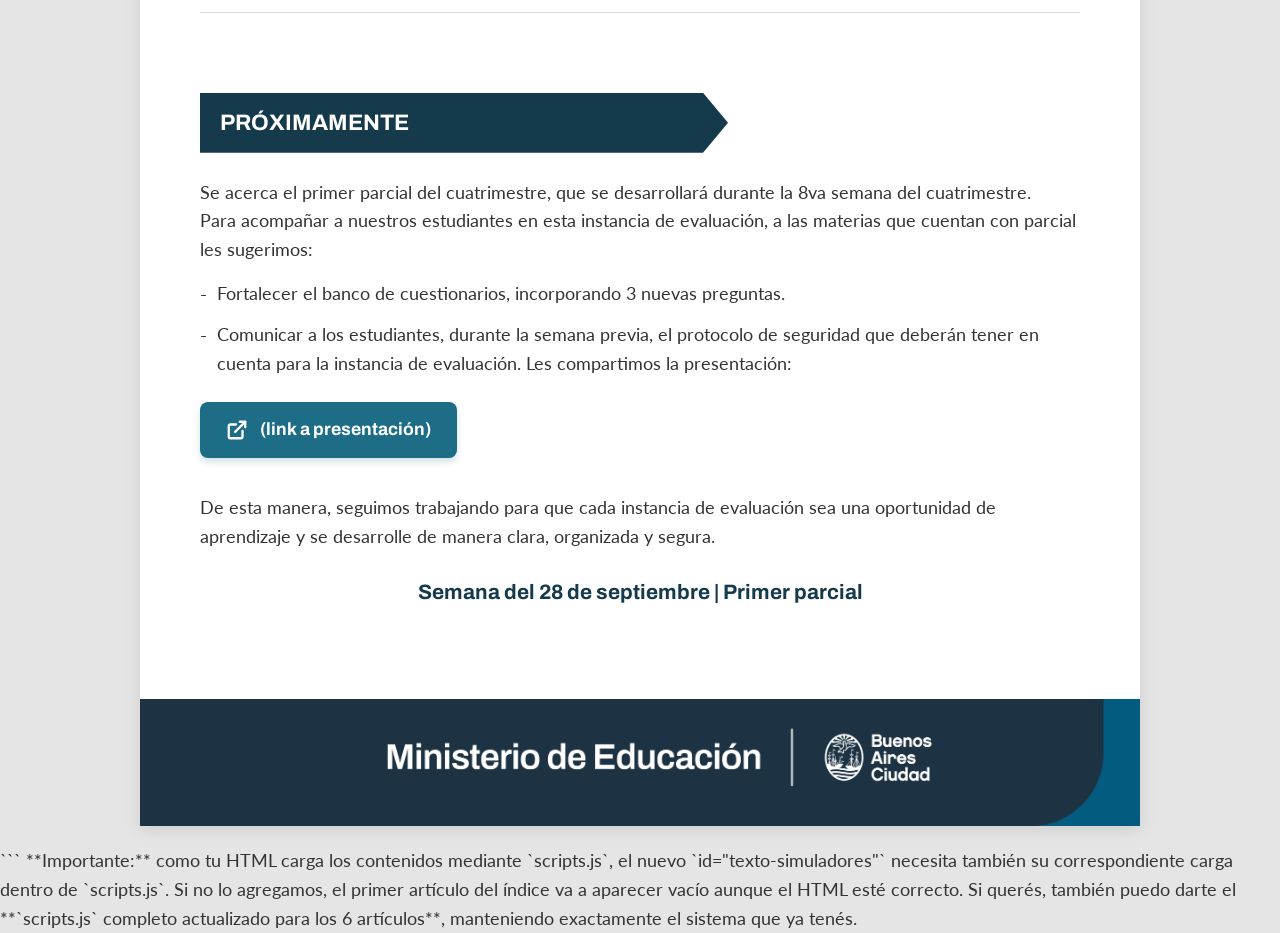
==== commit 28f112b3: "V3index.html" ====
--- a/index.html
+++ b/index.html
@@ -1,3 +1,4 @@
+```html
 <!DOCTYPE html>
 <html lang="es">
 <head>
@@ -12,6 +13,7 @@
     <!-- Enlace a la hoja de estilos externa -->
     <link rel="stylesheet" href="styles.css">
 </head>
+
 <body>
 
 <div class="document-container">
@@ -19,20 +21,38 @@
     <!-- Encabezado Institucional -->
     <header class="custom-header">
         <div class="header-top-bar"></div>
+
         <div class="header-tab-container">
             <div class="header-tab">
-                <svg viewBox="0 0 24 24"><rect x="2" y="2" width="20" height="20" rx="5" ry="5"></rect><path d="M16 11.37A4 4 0 1 1 12.63 8 4 4 0 0 1 16 11.37z"></path><line x1="17.5" y1="6.5" x2="17.51" y2="6.5"></line></svg>
-                <svg viewBox="0 0 24 24"><line x1="4" y1="4" x2="20" y2="20"></line><line x1="20" y1="4" x2="4" y2="20"></line></svg>
-                <svg viewBox="0 0 24 24"><path d="M18 2h-3a5 5 0 0 0-5 5v3H7v4h3v8h4v-8h3l1-4h-4V7a1 1 0 0 1 1-1h3z"></path></svg>
+                <svg viewBox="0 0 24 24">
+                    <rect x="2" y="2" width="20" height="20" rx="5" ry="5"></rect>
+                    <path d="M16 11.37A4 4 0 1 1 12.63 8 4 4 0 0 1 16 11.37z"></path>
+                    <line x1="17.5" y1="6.5" x2="17.51" y2="6.5"></line>
+                </svg>
+
+                <svg viewBox="0 0 24 24">
+                    <line x1="4" y1="4" x2="20" y2="20"></line>
+                    <line x1="20" y1="4" x2="4" y2="20"></line>
+                </svg>
+
+                <svg viewBox="0 0 24 24">
+                    <path d="M18 2h-3a5 5 0 0 0-5 5v3H7v4h3v8h4v-8h3l1-4h-4V7a1 1 0 0 1 1-1h3z"></path>
+                </svg>
+
                 <span>/IFTS29</span>
             </div>
         </div>
     </header>
+
 
     <main class="main-content">
         
-        <!-- Portada e Índice -->
+        <!-- =====================================================
+             PORTADA E ÍNDICE
+        ====================================================== -->
+
         <div class="portada">
+
             <div class="meta-header font-archivo">
                 <span>septiembre 2026</span>
                 <span>Num. 2</span>
@@ -41,104 +61,261 @@
             <h1 class="main-title">CÓDIGO ABIERTO</h1>
             
             <div class="intro-text">
-            <p>Bienvenidos/as a Código Abierto, un espacio diseñado para compartir los proyectos, las experiencias y novedades que forman parte de la vida de nuestro instituto. 
-En esta segunda edición nos centraremos en algunas de las propuestas innovadoras que estamos desarrollando y en información importante sobre el 1º Congreso de Educación Técnica Superior. 
-                <br>
-                ¡Gracias por ser parte de este ecosistema compartido de ideas y aprendizaje!
-</p>
-                
+                <p>
+                    Bienvenidos/as a Código Abierto, un espacio diseñado para compartir 
+                    los proyectos, las experiencias y novedades que forman parte de la vida 
+                    de nuestro instituto.
+
+                    En esta segunda edición nos centraremos en algunas de las propuestas 
+                    innovadoras que estamos desarrollando y en información importante sobre 
+                    el 1º Congreso de Educación Técnica Superior.
+
+                    <br><br>
+
+                    ¡Gracias por ser parte de este ecosistema compartido de ideas y aprendizaje!
+                </p>
             </div>
             
             <div class="signature-wrapper">
-                <div class="signature-box">Equipo de Asesoría Pedagógica</div>
+                <div class="signature-box">
+                    Equipo de Asesoría Pedagógica
+                </div>
             </div>
             
             <hr class="divider">
             
             <div class="indice-badge">Índice</div>
             
+            <!-- =================================================
+                 ÍNDICE — 6 ITEMS
+            ================================================== -->
+
             <div class="index-list">
+
+                <!-- ITEM 01 -->
                 <div class="index-row">
                     <div class="index-num">01</div>
-                    <div class="index-bar">
-                        <div class="index-bar-teal"></div>
-                        <div class="index-bar-navy"></div>
-                        <div class="index-text">1º Congreso de Educación Técnica Superior 2026</div>
-                    </div>
-                </div>
+
+                    <div class="index-bar">
+                        <div class="index-bar-teal"></div>
+                        <div class="index-bar-navy"></div>
+
+                        <div class="index-text">
+                            Tecnicatura Superior en Desarrollo de Software de Simuladores
+                        </div>
+                    </div>
+                </div>
+
+
+                <!-- ITEM 02 -->
                 <div class="index-row">
                     <div class="index-num">02</div>
-                    <div class="index-bar">
-                        <div class="index-bar-teal"></div>
-                        <div class="index-bar-navy"></div>
-                        <div class="index-text">Práctica Profesionalizante IV (PP4)</div>
-                    </div>
-                </div>
+
+                    <div class="index-bar">
+                        <div class="index-bar-teal"></div>
+                        <div class="index-bar-navy"></div>
+
+                        <div class="index-text">
+                            1º Congreso de Educación Técnica Superior 2026
+                        </div>
+                    </div>
+                </div>
+
+
+                <!-- ITEM 03 -->
                 <div class="index-row">
                     <div class="index-num">03</div>
-                    <div class="index-bar">
-                        <div class="index-bar-teal"></div>
-                        <div class="index-bar-navy"></div>
-                        <div class="index-text">Metodologías activas en el IFTS 29</div>
-                    </div>
-                </div>
+
+                    <div class="index-bar">
+                        <div class="index-bar-teal"></div>
+                        <div class="index-bar-navy"></div>
+
+                        <div class="index-text">
+                            Metodologías activas este cuatri: primeros avances
+                        </div>
+                    </div>
+                </div>
+
+
+                <!-- ITEM 04 -->
                 <div class="index-row">
                     <div class="index-num">04</div>
-                    <div class="index-bar">
-                        <div class="index-bar-teal"></div>
-                        <div class="index-bar-navy"></div>
-                        <div class="index-text">Semana de Familiarización & Lo que viene</div>
-                    </div>
-                </div>
-            </div>
-        </div>
-
-        <!-- SECCIÓN 1: Congreso -->
-        <div class="section-header">
-            <h2 class="section-header-text">1º Congreso de Educación Técnica Superior 2026</h2>
-        </div>
-        <!-- Contenedor vacío donde se cargará el texto de Congreso -->
-        <div class="content-block" id="texto-congreso"></div>
-
-        <!-- SECCIÓN 2: PP4 -->
-        <div class="section-header">
-            <h2 class="section-header-text">PP4</h2>
-        </div>
-        <!-- Contenedor vacío donde se cargará el texto de PP4 -->
-        <div class="content-block" id="texto-pp4"></div>
-
-        <!-- SECCIÓN 3: Metodologías Activas -->
-        <div class="section-header">
-            <h2 class="section-header-text">Metodologías activas</h2>
-        </div>
-        <!-- Contenedor vacío donde se cargará toda la estructura de Metodologías -->
-        <div class="content-block" id="texto-metodologias"></div>
-
-        <!-- SECCIÓN 4: Semana de Familiarización -->
-        <div class="section-header">
-            <h2 class="section-header-text">Semana de Familiarización</h2>
-        </div>
-        <!-- Contenedor vacío donde se cargará el texto de Familiarización -->
-        <div class="content-block" id="texto-familiarizacion"></div>
-
-        <!-- SECCIÓN 5: Lo que viene -->
-        
+
+                    <div class="index-bar">
+                        <div class="index-bar-teal"></div>
+                        <div class="index-bar-navy"></div>
+
+                        <div class="index-text">
+                            PP4: creando soluciones para clientes reales
+                        </div>
+                    </div>
+                </div>
+
+
+                <!-- ITEM 05 -->
+                <div class="index-row">
+                    <div class="index-num">05</div>
+
+                    <div class="index-bar">
+                        <div class="index-bar-teal"></div>
+                        <div class="index-bar-navy"></div>
+
+                        <div class="index-text">
+                            Familiarización: explorando la Comunidad del 29
+                        </div>
+                    </div>
+                </div>
+
+
+                <!-- ITEM 06 -->
+                <div class="index-row">
+                    <div class="index-num">06</div>
+
+                    <div class="index-bar">
+                        <div class="index-bar-teal"></div>
+                        <div class="index-bar-navy"></div>
+
+                        <div class="index-text">
+                            Próximamente
+                        </div>
+                    </div>
+                </div>
+
+            </div>
+        </div>
+
+
+        <!-- =====================================================
+             SECCIÓN 1
+             TECNICATURA SUPERIOR EN DESARROLLO DE SOFTWARE
+             DE SIMULADORES
+        ====================================================== -->
+
+        <div class="section-header">
+            <h2 class="section-header-text">
+                Tecnicatura Superior en Desarrollo de Software de Simuladores
+            </h2>
+        </div>
+
+        <div class="content-block" id="texto-simuladores">
+            <!-- El contenido se cargará dinámicamente desde scripts.js -->
+        </div>
+
+
+        <!-- =====================================================
+             SECCIÓN 2
+             CONGRESO
+        ====================================================== -->
+
+        <div class="section-header">
+            <h2 class="section-header-text">
+                1º Congreso de Educación Técnica Superior 2026
+            </h2>
+        </div>
+
+        <div class="content-block" id="texto-congreso">
+            <!-- El contenido se cargará dinámicamente desde scripts.js -->
+        </div>
+
+
+        <!-- =====================================================
+             SECCIÓN 3
+             METODOLOGÍAS ACTIVAS
+        ====================================================== -->
+
+        <div class="section-header">
+            <h2 class="section-header-text">
+                Metodologías activas este cuatri: primeros avances
+            </h2>
+        </div>
+
+        <div class="content-block" id="texto-metodologias">
+            <!-- El contenido se cargará dinámicamente desde scripts.js -->
+        </div>
+
+
+        <!-- =====================================================
+             SECCIÓN 4
+             PP4
+        ====================================================== -->
+
+        <div class="section-header">
+            <h2 class="section-header-text">
+                PP4: creando soluciones para clientes reales
+            </h2>
+        </div>
+
+        <div class="content-block" id="texto-pp4">
+            <!-- El contenido se cargará dinámicamente desde scripts.js -->
+        </div>
+
+
+        <!-- =====================================================
+             SECCIÓN 5
+             SEMANA DE FAMILIARIZACIÓN
+        ====================================================== -->
+
+        <div class="section-header">
+            <h2 class="section-header-text">
+                Familiarización: explorando la Comunidad del 29
+            </h2>
+        </div>
+
+        <div class="content-block" id="texto-familiarizacion">
+            <!-- El contenido se cargará dinámicamente desde scripts.js -->
+        </div>
+
+
+        <!-- =====================================================
+             SECCIÓN 6
+             PRÓXIMAMENTE
+        ====================================================== -->
+
         <div class="proximamente-section">
-            <!-- Contenedor dinámico donde se cargará el texto completo de Lo que viene -->
-            <div id="texto-loqueviene"></div>
-        </div>
-        
+
+            <div class="section-header">
+                <h2 class="section-header-text">
+                    Próximamente
+                </h2>
+            </div>
+
+            <!-- Contenedor dinámico donde se cargará
+                 el contenido de "Próximamente" -->
+
+            <div id="texto-loqueviene">
+                <!-- El contenido se cargará dinámicamente desde scripts.js -->
+            </div>
+
+        </div>
+
     </main>
 
-    <!-- Pie de Página Institucional -->
+
+    <!-- =====================================================
+         PIE DE PÁGINA INSTITUCIONAL
+    ====================================================== -->
+
     <footer>
-        <img src="footer_ministerio-escudo.png" alt="Footer Ministerio de Educación" class="footer-img">
+        <img 
+            src="footer_ministerio-escudo.png" 
+            alt="Footer Ministerio de Educación" 
+            class="footer-img"
+        >
     </footer>
 
 </div>
 
-<!-- Enlace al script externo (Lógica de carga y pestañas) -->
+
+<!-- =========================================================
+     SCRIPT EXTERNO
+========================================================= -->
+
 <script src="scripts.js"></script>
 
 </body>
 </html>
+```
+
+**Importante:** como tu HTML carga los contenidos mediante `scripts.js`, el nuevo `id="texto-simuladores"` necesita también su correspondiente carga dentro de `scripts.js`. Si no lo agregamos, el primer artículo del índice va a aparecer vacío aunque el HTML esté correcto.
+
+Si querés, también puedo darte el **`scripts.js` completo actualizado para los 6 artículos**, manteniendo exactamente el sistema que ya tenés.
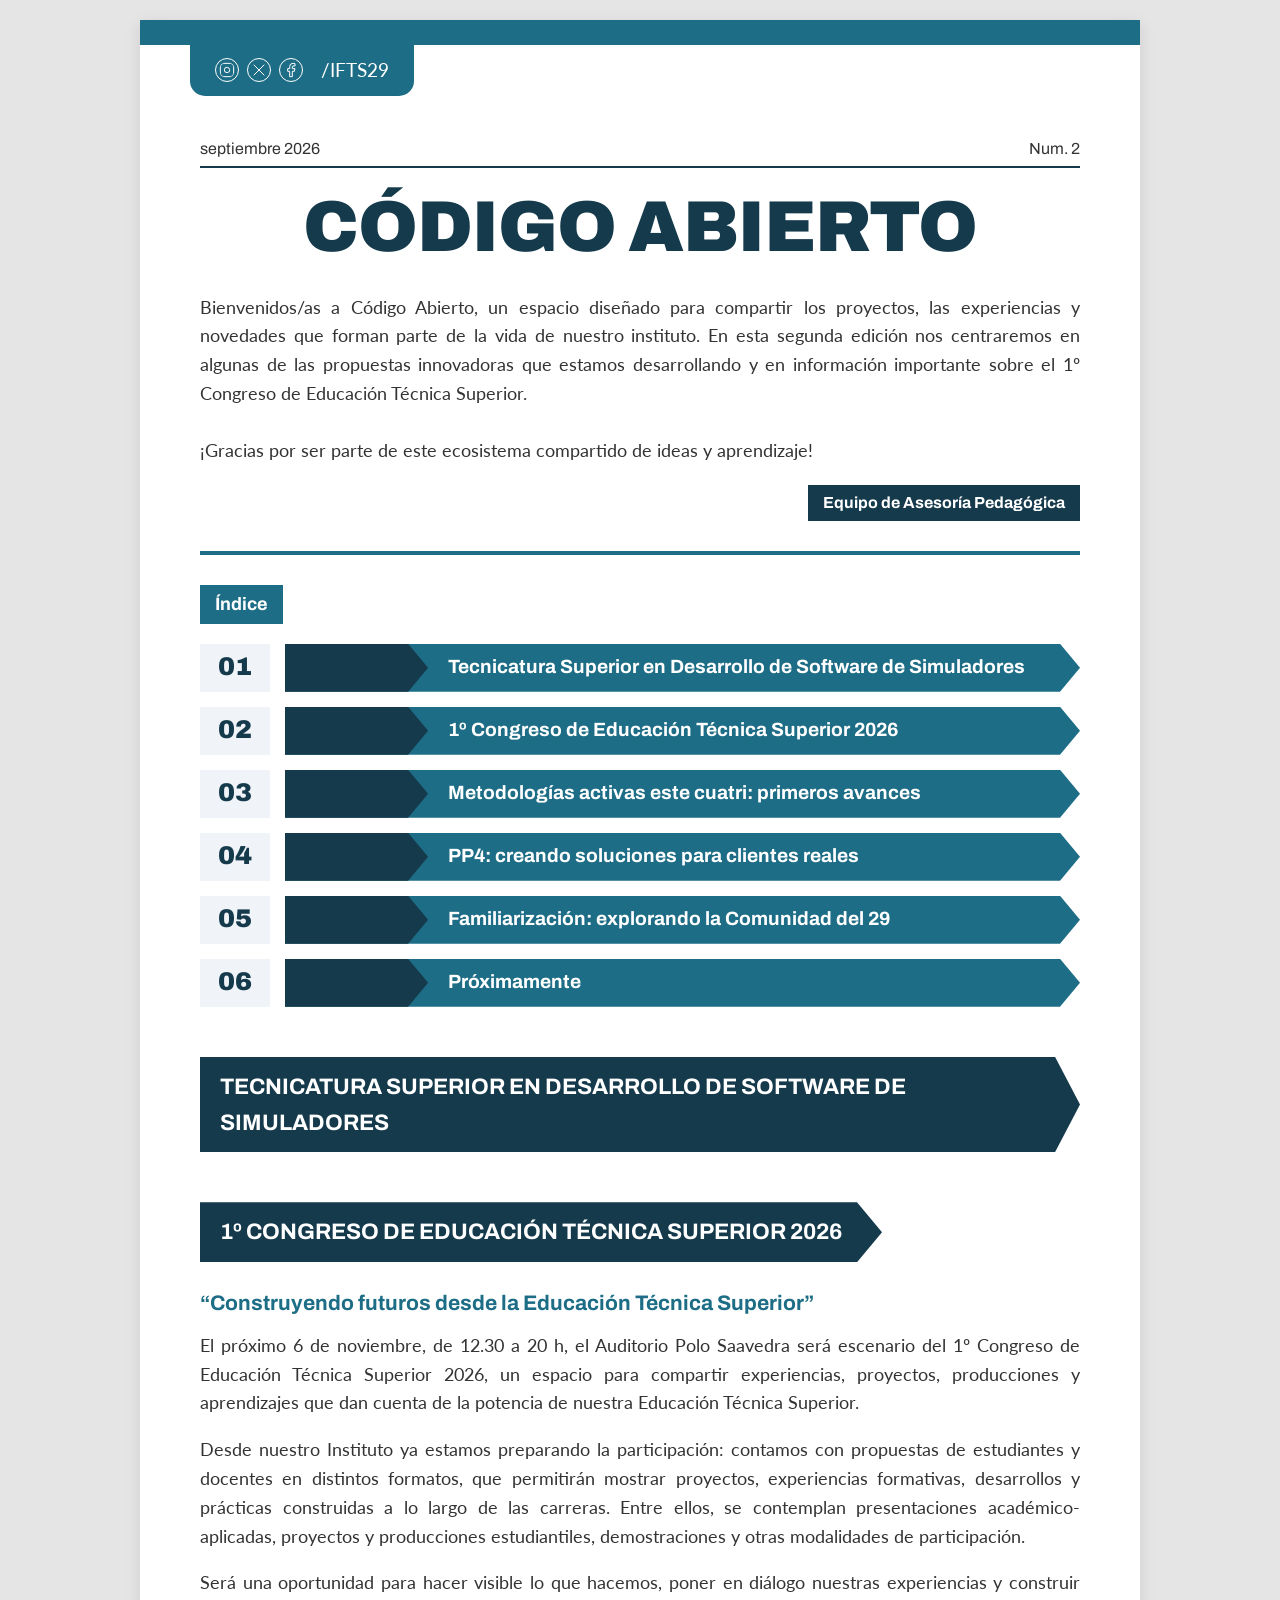
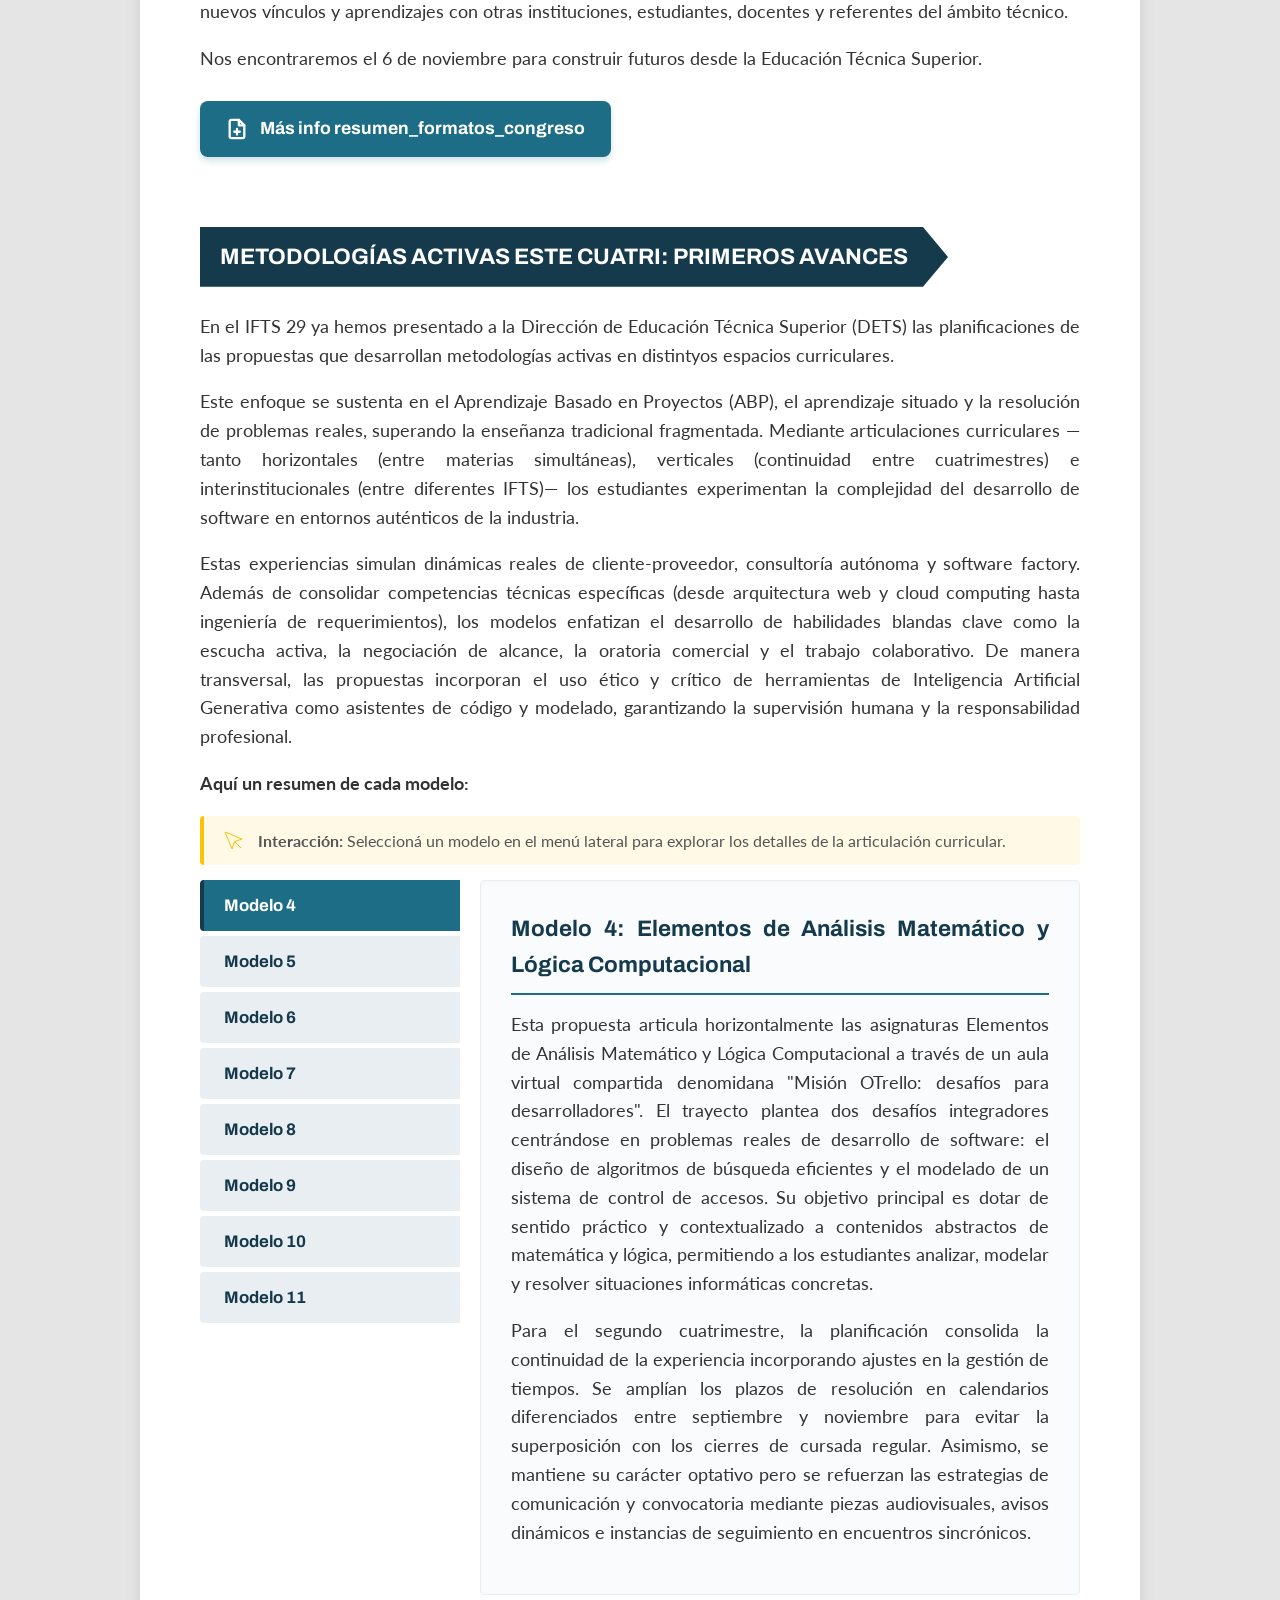
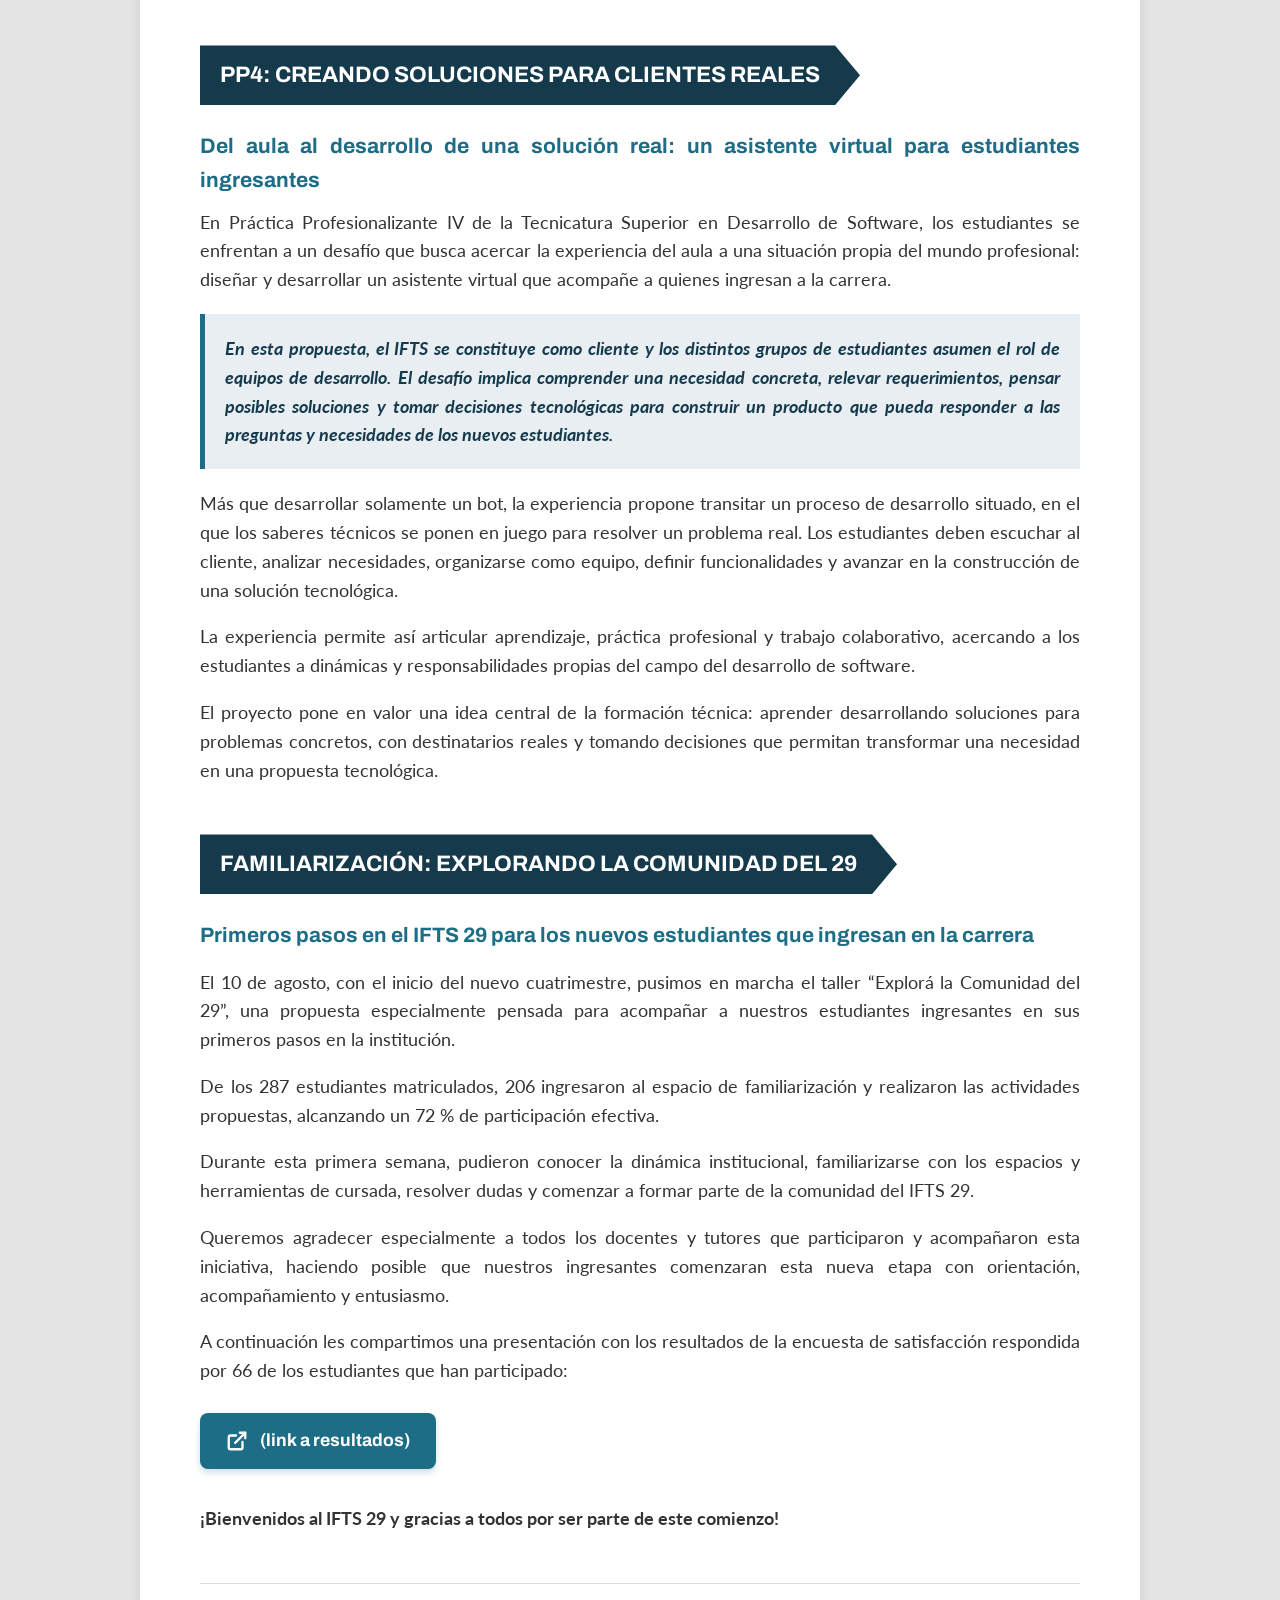
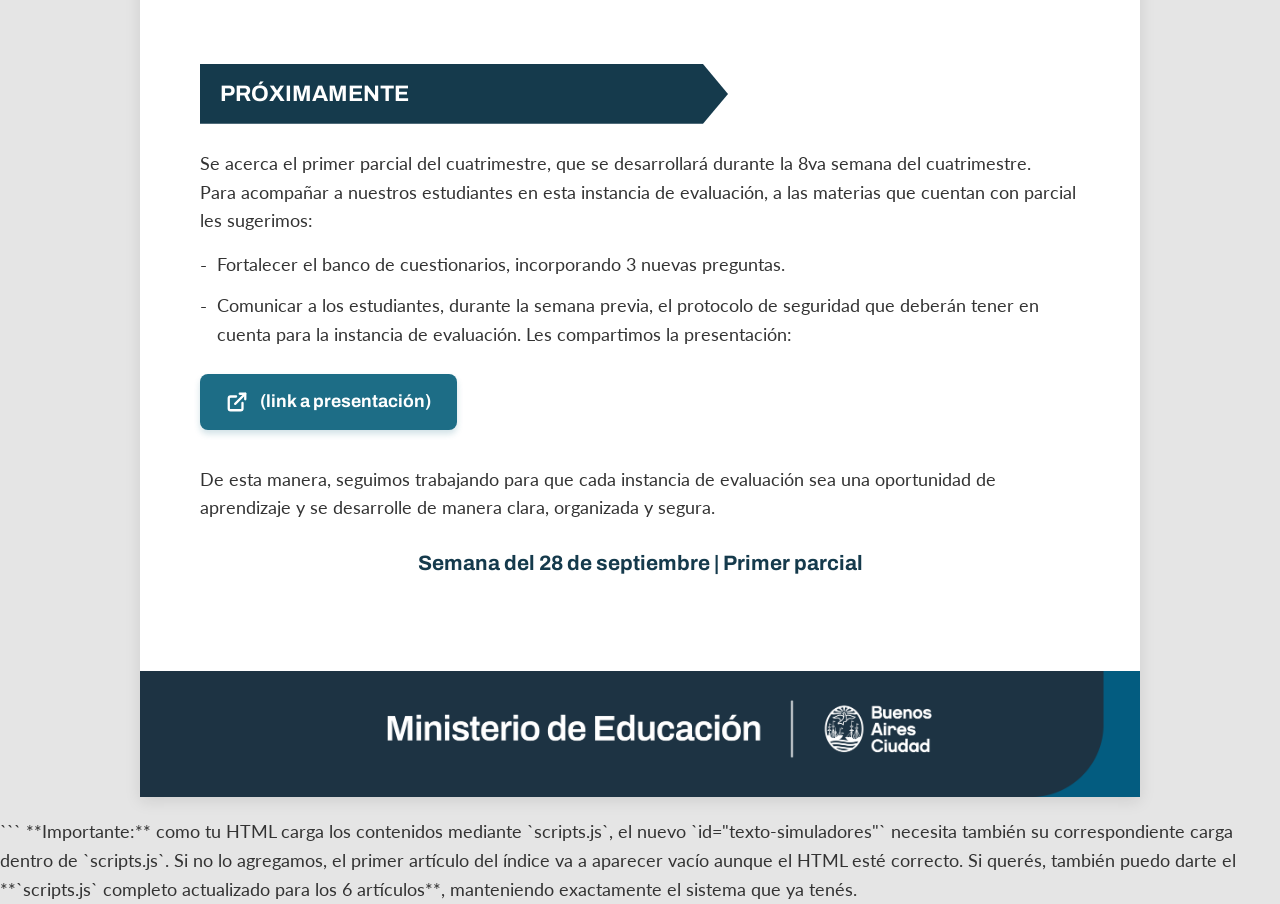
==== commit 304a203b: "V3index.html" ====
--- a/index.html
+++ b/index.html
@@ -1,4 +1,3 @@
-```html
 <!DOCTYPE html>
 <html lang="es">
 <head>
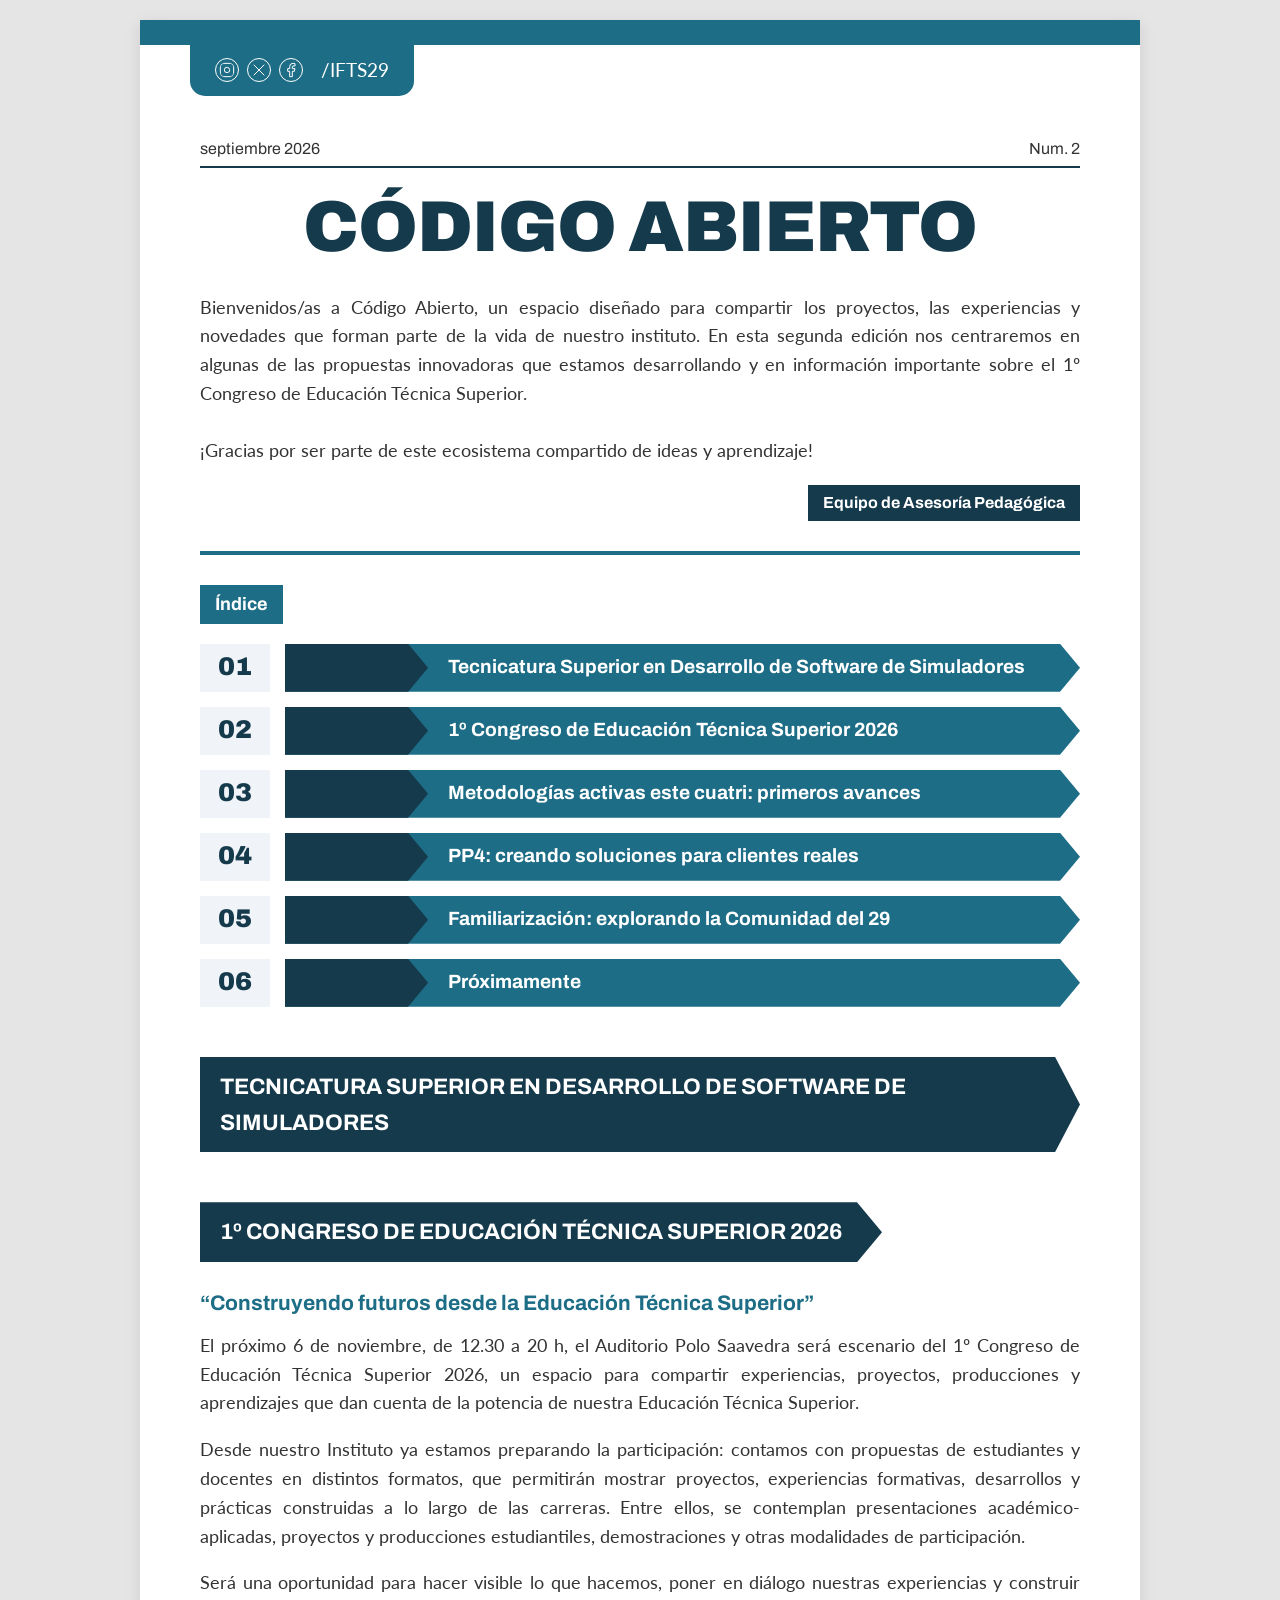
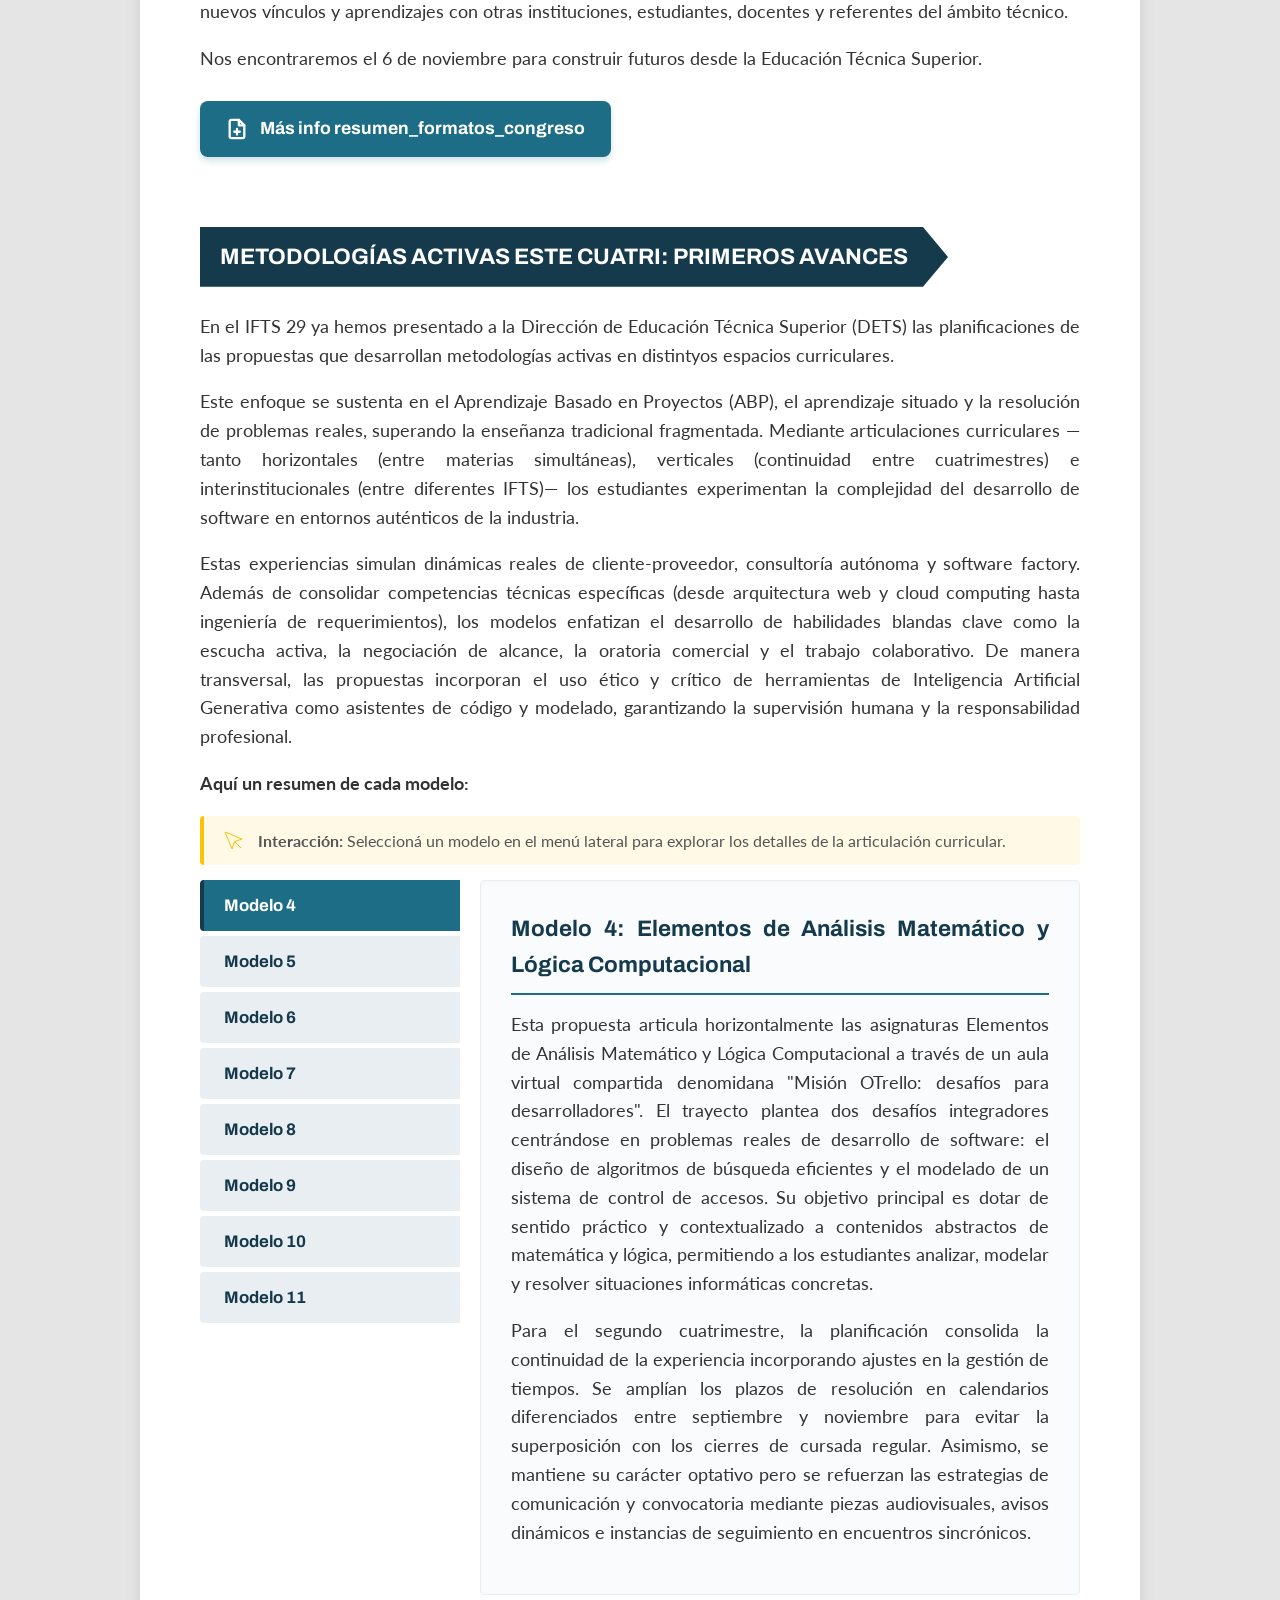
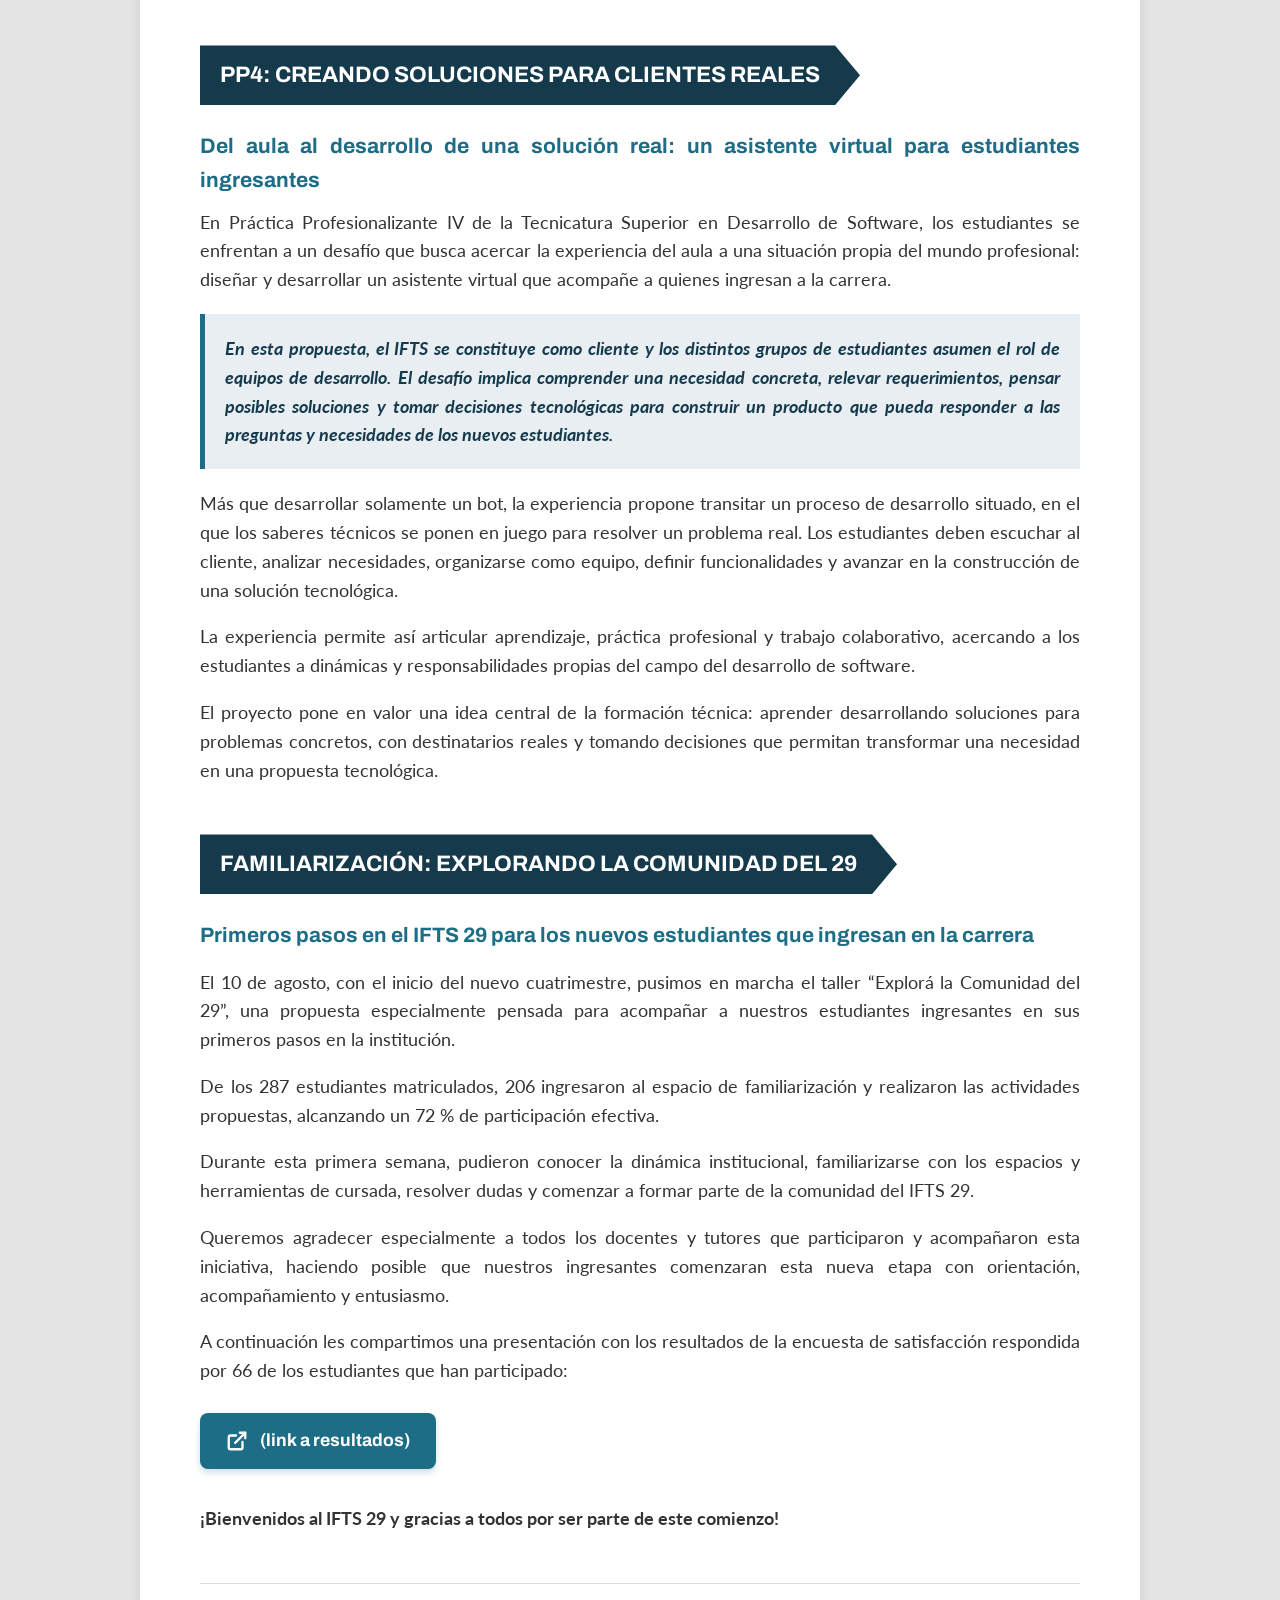
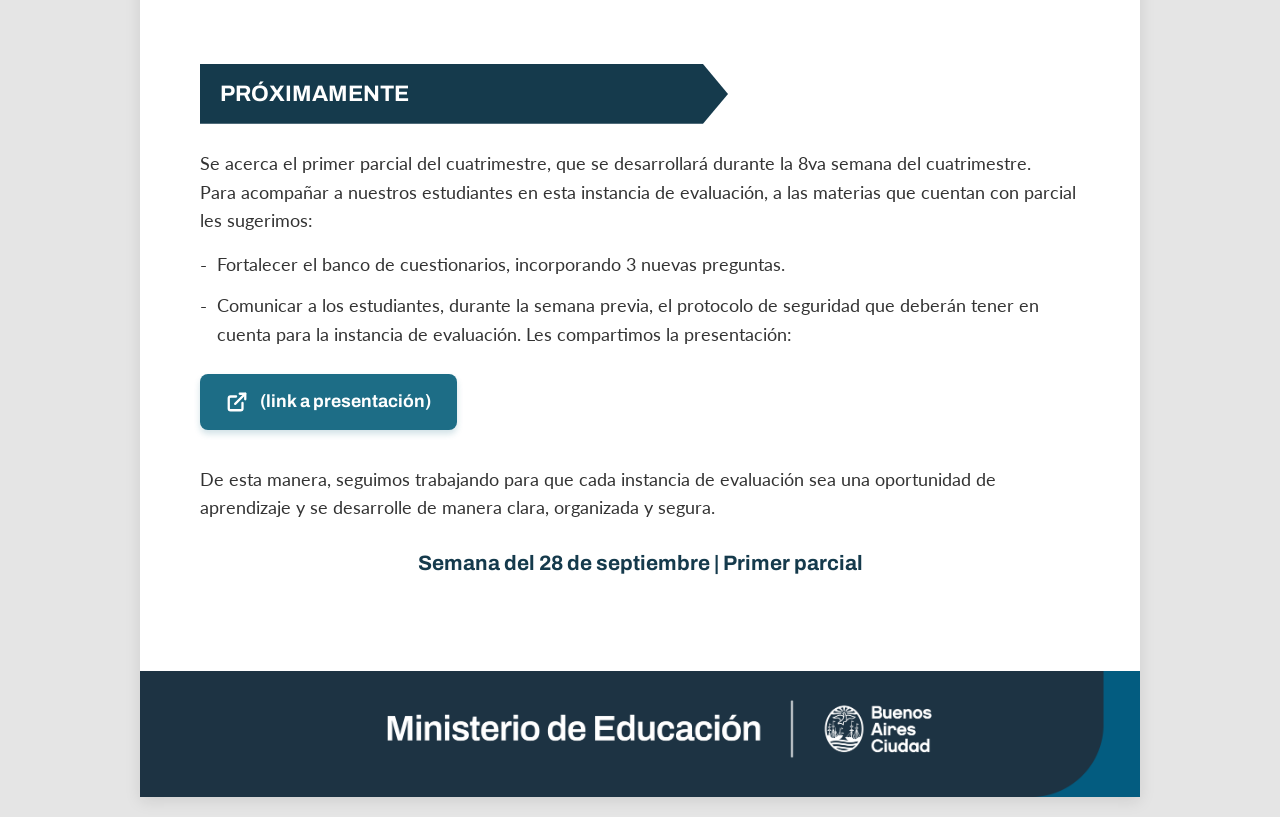
==== commit 1e29f5ee: "V6index.html" ====
--- a/index.html
+++ b/index.html
@@ -1,3 +1,4 @@
+
 <!DOCTYPE html>
 <html lang="es">
 <head>
@@ -190,15 +191,14 @@
              DE SIMULADORES
         ====================================================== -->
 
-        <div class="section-header">
-            <h2 class="section-header-text">
-                Tecnicatura Superior en Desarrollo de Software de Simuladores
-            </h2>
-        </div>
-
-        <div class="content-block" id="texto-simuladores">
-            <!-- El contenido se cargará dinámicamente desde scripts.js -->
-        </div>
+<!-- SECCIÓN 1: Tecnicatura Superior en Desarrollo de Software de Simuladores -->
+<div class="section-header">
+    <h2 class="section-header-text">
+        Tecnicatura Superior en Desarrollo de Software de Simuladores
+    </h2>
+</div>
+
+<div class="content-block" id="texto-simuladores"></div>
 
 
         <!-- =====================================================
@@ -313,8 +313,4 @@
 
 </body>
 </html>
-```
-
-**Importante:** como tu HTML carga los contenidos mediante `scripts.js`, el nuevo `id="texto-simuladores"` necesita también su correspondiente carga dentro de `scripts.js`. Si no lo agregamos, el primer artículo del índice va a aparecer vacío aunque el HTML esté correcto.
-
-Si querés, también puedo darte el **`scripts.js` completo actualizado para los 6 artículos**, manteniendo exactamente el sistema que ya tenés.
+
